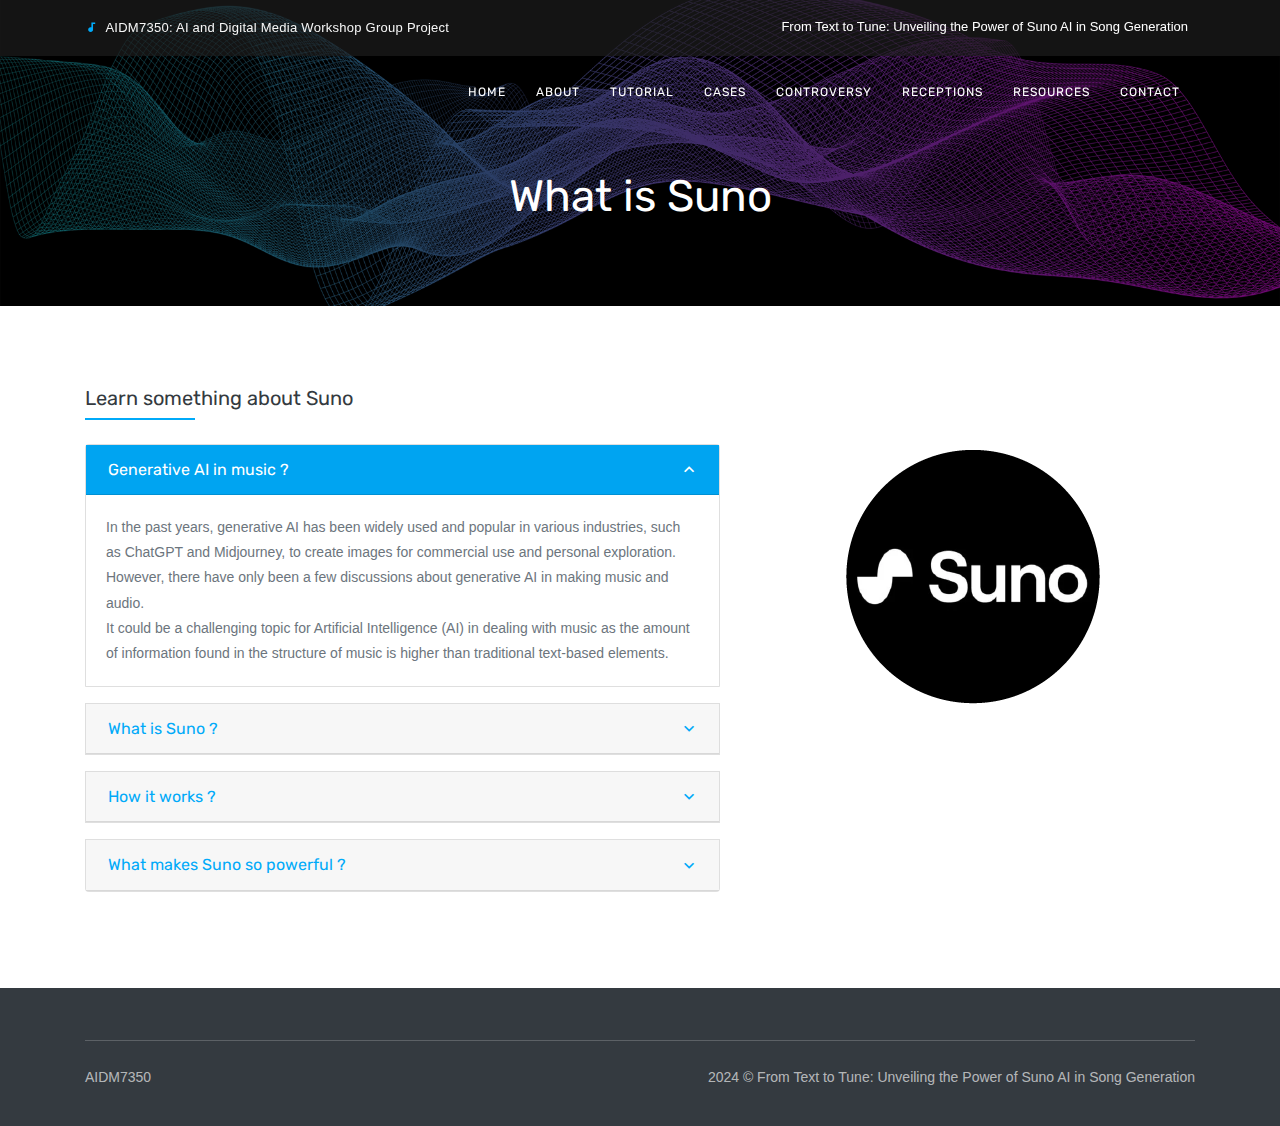
==== about.html @ 64458dc3 "Add files via upload" ====
<!DOCTYPE html>
<html lang="en" class="no-js">

<head>
    <meta charset="UTF-8">
    <meta name="viewport" content="width=device-width, initial-scale=1">
    <title>About - From Text to Tune: Unveiling the Power of Suno AI in Song Generation</title>
    <meta name="description" content="" />
    <meta name="keywords" content="" />
    <meta name="author" content="Zoyothemes" />

    <!-- google font -->
    <link href="https://fonts.googleapis.com/css?family=Open+Sans:300,400,600,700|Rubik:300,400,500,700" rel="stylesheet">

    <!-- Bootstrap core CSS -->
    <link rel="stylesheet" href="css/bootstrap.min.css" type="text/css">

    <!--Material Icon -->
    <link rel="stylesheet" type="text/css" href="css/materialdesignicons.min.css" />

    <link rel="stylesheet" type="text/css" href="css/themify-icons.css" />

    <!-- Custom  Css -->
    <link rel="stylesheet" type="text/css" href="css/style.css" />
    <link rel="stylesheet" href="css/menu.css">

</head>

<body>

    <!-- Navigation Bar-->
    <header id="topnav" class="defaultscroll scroll-active">
        <div class="tagline">
            <div class="container">
                <div class="float-left">
                    <div class="phone">
                        <i class="mdi mdi-music-note mr-1 text-custom"></i> AIDM7350: AI and Digital Media Workshop Group Project
                    </div>
                </div>
                <div class="float-right">
                    <ul class="topbar-list list-unstyled d-flex" style="margin: 11px 0px;">
                        <li class="list-inline-item">
                            <a href="index.html">
                                From Text to Tune: Unveiling the Power of Suno AI in Song Generation
                            </a>
                        </li>
                    </ul>
                </div>
                <div class="clearfix"></div>
            </div>
        </div>
        <div class="container">

            <div class="menu-extras">

                <div class="menu-item">
                    <!-- Mobile menu toggle-->
                    <a class="navbar-toggle">
                        <div class="lines">
                            <span></span>
                            <span></span>
                            <span></span>
                        </div>
                    </a>
                    <!-- End mobile menu toggle-->
                </div>
            </div>

            <div id="navigation">

                    <!-- Navigation Menu-->
                    <ul class="navigation-menu">
    
                        <li class="">
                            <a href="index.html">Home</a>
                        </li>
    
                        <li class="has-submenu">
                            <a href="#">About</a>
                            <span class="menu-arrow"></span>
                            <ul class="submenu">
                                <li>
                                    <a href="about.html">What is Suno</a>
                                </li>
                                <li>
                                    <a href="other-GenAI.html">Other GenAI</a>
                                </li>
                            </ul>
                        </li>
                        
                        <li class="">
                            <a href="tutorial.html">Tutorial</a>
                        </li>
    
                        <li class="">
                            <a href="cases.html">Cases</a>
                        </li>
    
                        <li class="">
                            <a href="controversy.html">Controversy</a>
                        </li>
    
                        <li class="">
                            <a href="reception.html">Receptions</a>
                        </li>
    
                        <li class="">
                            <a href="resources.html">Resources</a>
                        </li>
    
                        <li class="">
                            <a href="contact-us.html">contact</a>
                        </li>
                    </ul>
                    <!-- End navigation menu-->
            </div>
        </div>
    </header>
    <!-- End Navigation Bar-->

    <!-- FAQ HOME START -->
    <section class="faq-home section" id="home">
        <div class="bg-overlay"></div>
        <div class="home-center">
            <div class="home-desc-center">
                <div class="container">
                    <div class="row justify-content-center">
                        <div class="col-lg-8">
                            <div class="home-page-title text-center">
                                <h1 class="text-white mb-2">What is Suno</h1>
                            </div>
                        </div>
                    </div>
                </div>
            </div>
        </div>
    </section>
    <!-- FAQ HOME START -->

    <!-- FAQ START -->
    <section class="section">
        <div class="container">
        <div class="row">
            <div class="col-lg-7">
                <div class="faq-content">
                    <h5 class="text-dark">Learn something about Suno</h5>
                    <div class="team-details-border mt-2 mb-4"></div>
                    <div class="accordion mt-4" id="accordionExample">
                            <div class="card mb-3">
                                <a data-toggle="collapse" href="#collapseOne" class="faq" aria-expanded="true" aria-controls="collapseOne">
                                    <div class="card-header" id="headingOne">
                                        <h6 class="mb-0 faq-question">Generative AI in music ?</h6>
                                    </div>
                                </a>
                                <div id="collapseOne" class="collapse show" aria-labelledby="headingOne" data-parent="#accordionExample">
                                    <div class="card-body">
                                        <p class="text-muted mb-0 faq-ans">In the past years, generative AI has been widely used and popular in various industries, such as ChatGPT and Midjourney, to create images for commercial use and personal exploration. However, there have only been a few discussions about generative AI in making music and audio.</p>
                                        <p class="text-muted mb-0 faq-ans">It could be a challenging topic for Artificial Intelligence (AI) in dealing with music as the amount of information found in the structure of music is higher than traditional text-based elements.</p>                                         
                                                                                
                                    </div>
                                </div>
                            </div>
                            <!-- collapse one end -->

                            <div class="card mb-3">
                                <a data-toggle="collapse" href="#collapseTwo" class="faq collapsed" aria-expanded="false" aria-controls="collapseTwo">
                                    <div class="card-header" id="headingTwo">
                                        <h6 class="mb-0 faq-question">What is Suno ?</h6>
                                    </div>
                                </a>
                                <div id="collapseTwo" class="collapse" aria-labelledby="headingTwo" data-parent="#accordionExample">
                                    <div class="card-body">
                                        <p class="text-muted mb-0 faq-ans">Suno AI is a newly generative AI platform for music, with the power to enable users to create with imagination with text by prompting based on its own trained model behind, just like the “ChatGPT for Music.”
                                        </p>
                                    </div>
                                </div>
                            </div>
                            <!-- collapse two end -->

                            <div class="card mb-3">
                                <a data-toggle="collapse" href="#collapsethree" class="faq collapsed" aria-expanded="false" aria-controls="collapsethree">
                                    <div class="card-header" id="headingthree">
                                        <h6 class="mb-0 faq-question">How it works ?</h6>
                                    </div>
                                </a>
                                <div id="collapsethree" class="collapse" aria-labelledby="headingthree" data-parent="#accordionExample">
                                    <div class="card-body">
                                        <p class="text-muted mb-0 faq-ans">Although Suno AI does not reveal the principle of its processing behind it, machine learning and deep learning are commonly used in the AI generation of music production. For instance, Recurrent Neural Networks (RNN) can be used for the interpretation of input sequences to generate the outcomes, while Long Short Term Memory (LSTM) networks can capture the thematic development of the music piece.</p>
                                        <br>
                                        <p class="text-muted mb-0 faq-ans">With the additional help of Convolutional Neural Networks (CNNs), feature extraction can be executed in the music training datasets. The model is trained with numerous datasets to learn the patterns of the musical structures, including the compositions, genres, and styles in different types of music.</p>
                                    </div>
                                </div>
                            </div>
                            <!-- collapse three end -->

                            <div class="card mb-3">
                                <a data-toggle="collapse" href="#collapsefour" class="faq collapsed" aria-expanded="false" aria-controls="collapsefour">
                                    <div class="card-header" id="headingfour">
                                        <h6 class="mb-0 faq-question">What makes Suno so powerful ?</h6>
                                    </div>
                                </a>
                                <div id="collapsefour" class="collapse" aria-labelledby="headingfour" data-parent="#accordionExample">
                                    <div class="card-body">
                                        <h5>The Semantic Recognition power</h5>
                                        <p class="text-muted mb-0 faq-ans">In contrast to previous generative AI platforms primarily relying on pattern recognition and statistical modeling, Suno integrates natural language processing (NLP) methods to understand textual prompts. This empowers Suno to compose music that maintains structural coherence and resonates thematically with the user's input.</p>
                                        <br>
                                        <h5>Extensive Customization</h5>
                                        <p class="text-muted mb-0 faq-ans">Suno provides high customization and interactivity, allowing users to input specific text prompts and adjust various parameters to tailor the generated music to their preferences. Users can define genre preferences, mood, instrumentation, and other musical aspects, resulting in a deeply personalized and immersive journey.</p>
                                        <br>
                                        <h5>Seamless Integration of Text and Music</h5>
                                        <p class="text-muted mb-0 faq-ans">Suno seamlessly integrates text and music generation processes, ensuring the generated compositions reflect the intended themes and emotions conveyed in the input text. By dynamically adjusting musical parameters based on the semantic content of the text, Suno produces compositions that feel cohesive and expressive.</p>
                                        <br>
                                        <h5>Scalability and Performance</h5>
                                        <p class="text-muted mb-0 faq-ans">It handles enormous volumes of data and computational tasks with efficiency. Suno maintains a high-performance level to deliver fast and convincing results and ensure the growing demand for users in the music production industry.</p>

                                    </div>
                                </div>
                            </div>
                            <!-- collapse four end -->
                        <!--
                            <div class="card mb-3">
                                <a data-toggle="collapse" href="#collapsefive" class="faq collapsed" aria-expanded="false" aria-controls="collapsefive">
                                    <div class="card-header" id="headingfive">
                                        <h6 class="mb-0 faq-question">Curabitur ultricies rhoncus ?</h6>
                                    </div>
                                </a>
                                <div id="collapsefive" class="collapse" aria-labelledby="headingfive" data-parent="#accordionExample">
                                    <div class="card-body">
                                        <p class="text-muted mb-0 faq-ans">Aenean ut eros nisl sagittis vestibulum at nullam nulla eros ultricies sit amet nonummy a imperdiet feugiat pede lectus Donec mollis hendrerite risus Phasellus at pellentesque donec posuere accumsan cursus facilisis.</p>
                                    </div>
                                </div>
                            </div> 
                        -->
                            <!-- collapse four end -->  
                        </div>
                    </div>
        </div>
        <div class="col-lg-5">
            <div class="faq-img">
                <img src="images/faq-img.png" class="img-fluid d-block mx-auto">
            </div>
        </div>
    </section>
    <!-- FAQ END -->


    <!--FOOTER START-->
    <section class="bg-footer">
        <div class="container">
            <hr class="footer-border">
            <div class="row">
                <div class="col-lg-12">
                    <div class="text-white-50">
                        <div class="float-left pull-none mt-2">
                            <p class="mb-0"><a href="" class="text-white-50">AIDM7350</a></p>
                        </div>
                        <div class="float-right pull-none mt-2">
                            <p class="mb-0">2024 © From Text to Tune: Unveiling the Power of Suno AI in Song Generation </p>
                        </div>
                    </div>
                </div>
            </div>
        </div>
    </section>
    <!--FOOTER END-->

    <!-- JAVASCRIPTS -->
    <script src="js/jquery.min.js"></script>
    <script src="js/popper.min.js"></script>
    <script src="js/bootstrap.min.js"></script>
    <script src="js/jquery.easing.min.js"></script>
    <script src="js/scrollspy.min.js"></script>
    <!-- Magnific Popup -->
    <script src="js/jquery.magnific-popup.min.js"></script>
    <!-- filter -->
    <script src="js/isotope.js"></script>
    <script src="js/masonry.pkgd.min.js"></script>
    <!-- portfolio filter -->
    <script src="js/portfolio-filter.js"></script>
    <script src="js/app.js"></script>
</body>
</html>
---- css/themify-icons.css ----
@font-face {
	font-family: 'themify';
	src:url('../fonts/themify.eot?-fvbane');
	src:url('../fonts/themify.eot?#iefix-fvbane') format('embedded-opentype'),
		url('../fonts/themify.woff?-fvbane') format('woff'),
		url('../fonts/themify.ttf?-fvbane') format('truetype'),
		url('../fonts/themify.svg?-fvbane#themify') format('svg');
	font-weight: normal;
	font-style: normal;
}

[class^="ti-"], [class*=" ti-"] {
	font-family: 'themify';
	speak: none;
	font-style: normal;
	font-weight: normal;
	font-variant: normal;
	text-transform: none;
	line-height: 1;

	/* Better Font Rendering =========== */
	-webkit-font-smoothing: antialiased;
	-moz-osx-font-smoothing: grayscale;
}

.ti-wand:before {
	content: "\e600";
}
.ti-volume:before {
	content: "\e601";
}
.ti-user:before {
	content: "\e602";
}
.ti-unlock:before {
	content: "\e603";
}
.ti-unlink:before {
	content: "\e604";
}
.ti-trash:before {
	content: "\e605";
}
.ti-thought:before {
	content: "\e606";
}
.ti-target:before {
	content: "\e607";
}
.ti-tag:before {
	content: "\e608";
}
.ti-tablet:before {
	content: "\e609";
}
.ti-star:before {
	content: "\e60a";
}
.ti-spray:before {
	content: "\e60b";
}
.ti-signal:before {
	content: "\e60c";
}
.ti-shopping-cart:before {
	content: "\e60d";
}
.ti-shopping-cart-full:before {
	content: "\e60e";
}
.ti-settings:before {
	content: "\e60f";
}
.ti-search:before {
	content: "\e610";
}
.ti-zoom-in:before {
	content: "\e611";
}
.ti-zoom-out:before {
	content: "\e612";
}
.ti-cut:before {
	content: "\e613";
}
.ti-ruler:before {
	content: "\e614";
}
.ti-ruler-pencil:before {
	content: "\e615";
}
.ti-ruler-alt:before {
	content: "\e616";
}
.ti-bookmark:before {
	content: "\e617";
}
.ti-bookmark-alt:before {
	content: "\e618";
}
.ti-reload:before {
	content: "\e619";
}
.ti-plus:before {
	content: "\e61a";
}
.ti-pin:before {
	content: "\e61b";
}
.ti-pencil:before {
	content: "\e61c";
}
.ti-pencil-alt:before {
	content: "\e61d";
}
.ti-paint-roller:before {
	content: "\e61e";
}
.ti-paint-bucket:before {
	content: "\e61f";
}
.ti-na:before {
	content: "\e620";
}
.ti-mobile:before {
	content: "\e621";
}
.ti-minus:before {
	content: "\e622";
}
.ti-medall:before {
	content: "\e623";
}
.ti-medall-alt:before {
	content: "\e624";
}
.ti-marker:before {
	content: "\e625";
}
.ti-marker-alt:before {
	content: "\e626";
}
.ti-arrow-up:before {
	content: "\e627";
}
.ti-arrow-right:before {
	content: "\e628";
}
.ti-arrow-left:before {
	content: "\e629";
}
.ti-arrow-down:before {
	content: "\e62a";
}
.ti-lock:before {
	content: "\e62b";
}
.ti-location-arrow:before {
	content: "\e62c";
}
.ti-link:before {
	content: "\e62d";
}
.ti-layout:before {
	content: "\e62e";
}
.ti-layers:before {
	content: "\e62f";
}
.ti-layers-alt:before {
	content: "\e630";
}
.ti-key:before {
	content: "\e631";
}
.ti-import:before {
	content: "\e632";
}
.ti-image:before {
	content: "\e633";
}
.ti-heart:before {
	content: "\e634";
}
.ti-heart-broken:before {
	content: "\e635";
}
.ti-hand-stop:before {
	content: "\e636";
}
.ti-hand-open:before {
	content: "\e637";
}
.ti-hand-drag:before {
	content: "\e638";
}
.ti-folder:before {
	content: "\e639";
}
.ti-flag:before {
	content: "\e63a";
}
.ti-flag-alt:before {
	content: "\e63b";
}
.ti-flag-alt-2:before {
	content: "\e63c";
}
.ti-eye:before {
	content: "\e63d";
}
.ti-export:before {
	content: "\e63e";
}
.ti-exchange-vertical:before {
	content: "\e63f";
}
.ti-desktop:before {
	content: "\e640";
}
.ti-cup:before {
	content: "\e641";
}
.ti-crown:before {
	content: "\e642";
}
.ti-comments:before {
	content: "\e643";
}
.ti-comment:before {
	content: "\e644";
}
.ti-comment-alt:before {
	content: "\e645";
}
.ti-close:before {
	content: "\e646";
}
.ti-clip:before {
	content: "\e647";
}
.ti-angle-up:before {
	content: "\e648";
}
.ti-angle-right:before {
	content: "\e649";
}
.ti-angle-left:before {
	content: "\e64a";
}
.ti-angle-down:before {
	content: "\e64b";
}
.ti-check:before {
	content: "\e64c";
}
.ti-check-box:before {
	content: "\e64d";
}
.ti-camera:before {
	content: "\e64e";
}
.ti-announcement:before {
	content: "\e64f";
}
.ti-brush:before {
	content: "\e650";
}
.ti-briefcase:before {
	content: "\e651";
}
.ti-bolt:before {
	content: "\e652";
}
.ti-bolt-alt:before {
	content: "\e653";
}
.ti-blackboard:before {
	content: "\e654";
}
.ti-bag:before {
	content: "\e655";
}
.ti-move:before {
	content: "\e656";
}
.ti-arrows-vertical:before {
	content: "\e657";
}
.ti-arrows-horizontal:before {
	content: "\e658";
}
.ti-fullscreen:before {
	content: "\e659";
}
.ti-arrow-top-right:before {
	content: "\e65a";
}
.ti-arrow-top-left:before {
	content: "\e65b";
}
.ti-arrow-circle-up:before {
	content: "\e65c";
}
.ti-arrow-circle-right:before {
	content: "\e65d";
}
.ti-arrow-circle-left:before {
	content: "\e65e";
}
.ti-arrow-circle-down:before {
	content: "\e65f";
}
.ti-angle-double-up:before {
	content: "\e660";
}
.ti-angle-double-right:before {
	content: "\e661";
}
.ti-angle-double-left:before {
	content: "\e662";
}
.ti-angle-double-down:before {
	content: "\e663";
}
.ti-zip:before {
	content: "\e664";
}
.ti-world:before {
	content: "\e665";
}
.ti-wheelchair:before {
	content: "\e666";
}
.ti-view-list:before {
	content: "\e667";
}
.ti-view-list-alt:before {
	content: "\e668";
}
.ti-view-grid:before {
	content: "\e669";
}
.ti-uppercase:before {
	content: "\e66a";
}
.ti-upload:before {
	content: "\e66b";
}
.ti-underline:before {
	content: "\e66c";
}
.ti-truck:before {
	content: "\e66d";
}
.ti-timer:before {
	content: "\e66e";
}
.ti-ticket:before {
	content: "\e66f";
}
.ti-thumb-up:before {
	content: "\e670";
}
.ti-thumb-down:before {
	content: "\e671";
}
.ti-text:before {
	content: "\e672";
}
.ti-stats-up:before {
	content: "\e673";
}
.ti-stats-down:before {
	content: "\e674";
}
.ti-split-v:before {
	content: "\e675";
}
.ti-split-h:before {
	content: "\e676";
}
.ti-smallcap:before {
	content: "\e677";
}
.ti-shine:before {
	content: "\e678";
}
.ti-shift-right:before {
	content: "\e679";
}
.ti-shift-left:before {
	content: "\e67a";
}
.ti-shield:before {
	content: "\e67b";
}
.ti-notepad:before {
	content: "\e67c";
}
.ti-server:before {
	content: "\e67d";
}
.ti-quote-right:before {
	content: "\e67e";
}
.ti-quote-left:before {
	content: "\e67f";
}
.ti-pulse:before {
	content: "\e680";
}
.ti-printer:before {
	content: "\e681";
}
.ti-power-off:before {
	content: "\e682";
}
.ti-plug:before {
	content: "\e683";
}
.ti-pie-chart:before {
	content: "\e684";
}
.ti-paragraph:before {
	content: "\e685";
}
.ti-panel:before {
	content: "\e686";
}
.ti-package:before {
	content: "\e687";
}
.ti-music:before {
	content: "\e688";
}
.ti-music-alt:before {
	content: "\e689";
}
.ti-mouse:before {
	content: "\e68a";
}
.ti-mouse-alt:before {
	content: "\e68b";
}
.ti-money:before {
	content: "\e68c";
}
.ti-microphone:before {
	content: "\e68d";
}
.ti-menu:before {
	content: "\e68e";
}
.ti-menu-alt:before {
	content: "\e68f";
}
.ti-map:before {
	content: "\e690";
}
.ti-map-alt:before {
	content: "\e691";
}
.ti-loop:before {
	content: "\e692";
}
.ti-location-pin:before {
	content: "\e693";
}
.ti-list:before {
	content: "\e694";
}
.ti-light-bulb:before {
	content: "\e695";
}
.ti-Italic:before {
	content: "\e696";
}
.ti-info:before {
	content: "\e697";
}
.ti-infinite:before {
	content: "\e698";
}
.ti-id-badge:before {
	content: "\e699";
}
.ti-hummer:before {
	content: "\e69a";
}
.ti-home:before {
	content: "\e69b";
}
.ti-help:before {
	content: "\e69c";
}
.ti-headphone:before {
	content: "\e69d";
}
.ti-harddrives:before {
	content: "\e69e";
}
.ti-harddrive:before {
	content: "\e69f";
}
.ti-gift:before {
	content: "\e6a0";
}
.ti-game:before {
	content: "\e6a1";
}
.ti-filter:before {
	content: "\e6a2";
}
.ti-files:before {
	content: "\e6a3";
}
.ti-file:before {
	content: "\e6a4";
}
.ti-eraser:before {
	content: "\e6a5";
}
.ti-envelope:before {
	content: "\e6a6";
}
.ti-download:before {
	content: "\e6a7";
}
.ti-direction:before {
	content: "\e6a8";
}
.ti-direction-alt:before {
	content: "\e6a9";
}
.ti-dashboard:before {
	content: "\e6aa";
}
.ti-control-stop:before {
	content: "\e6ab";
}
.ti-control-shuffle:before {
	content: "\e6ac";
}
.ti-control-play:before {
	content: "\e6ad";
}
.ti-control-pause:before {
	content: "\e6ae";
}
.ti-control-forward:before {
	content: "\e6af";
}
.ti-control-backward:before {
	content: "\e6b0";
}
.ti-cloud:before {
	content: "\e6b1";
}
.ti-cloud-up:before {
	content: "\e6b2";
}
.ti-cloud-down:before {
	content: "\e6b3";
}
.ti-clipboard:before {
	content: "\e6b4";
}
.ti-car:before {
	content: "\e6b5";
}
.ti-calendar:before {
	content: "\e6b6";
}
.ti-book:before {
	content: "\e6b7";
}
.ti-bell:before {
	content: "\e6b8";
}
.ti-basketball:before {
	content: "\e6b9";
}
.ti-bar-chart:before {
	content: "\e6ba";
}
.ti-bar-chart-alt:before {
	content: "\e6bb";
}
.ti-back-right:before {
	content: "\e6bc";
}
.ti-back-left:before {
	content: "\e6bd";
}
.ti-arrows-corner:before {
	content: "\e6be";
}
.ti-archive:before {
	content: "\e6bf";
}
.ti-anchor:before {
	content: "\e6c0";
}
.ti-align-right:before {
	content: "\e6c1";
}
.ti-align-left:before {
	content: "\e6c2";
}
.ti-align-justify:before {
	content: "\e6c3";
}
.ti-align-center:before {
	content: "\e6c4";
}
.ti-alert:before {
	content: "\e6c5";
}
.ti-alarm-clock:before {
	content: "\e6c6";
}
.ti-agenda:before {
	content: "\e6c7";
}
.ti-write:before {
	content: "\e6c8";
}
.ti-window:before {
	content: "\e6c9";
}
.ti-widgetized:before {
	content: "\e6ca";
}
.ti-widget:before {
	content: "\e6cb";
}
.ti-widget-alt:before {
	content: "\e6cc";
}
.ti-wallet:before {
	content: "\e6cd";
}
.ti-video-clapper:before {
	content: "\e6ce";
}
.ti-video-camera:before {
	content: "\e6cf";
}
.ti-vector:before {
	content: "\e6d0";
}
.ti-themify-logo:before {
	content: "\e6d1";
}
.ti-themify-favicon:before {
	content: "\e6d2";
}
.ti-themify-favicon-alt:before {
	content: "\e6d3";
}
.ti-support:before {
	content: "\e6d4";
}
.ti-stamp:before {
	content: "\e6d5";
}
.ti-split-v-alt:before {
	content: "\e6d6";
}
.ti-slice:before {
	content: "\e6d7";
}
.ti-shortcode:before {
	content: "\e6d8";
}
.ti-shift-right-alt:before {
	content: "\e6d9";
}
.ti-shift-left-alt:before {
	content: "\e6da";
}
.ti-ruler-alt-2:before {
	content: "\e6db";
}
.ti-receipt:before {
	content: "\e6dc";
}
.ti-pin2:before {
	content: "\e6dd";
}
.ti-pin-alt:before {
	content: "\e6de";
}
.ti-pencil-alt2:before {
	content: "\e6df";
}
.ti-palette:before {
	content: "\e6e0";
}
.ti-more:before {
	content: "\e6e1";
}
.ti-more-alt:before {
	content: "\e6e2";
}
.ti-microphone-alt:before {
	content: "\e6e3";
}
.ti-magnet:before {
	content: "\e6e4";
}
.ti-line-double:before {
	content: "\e6e5";
}
.ti-line-dotted:before {
	content: "\e6e6";
}
.ti-line-dashed:before {
	content: "\e6e7";
}
.ti-layout-width-full:before {
	content: "\e6e8";
}
.ti-layout-width-default:before {
	content: "\e6e9";
}
.ti-layout-width-default-alt:before {
	content: "\e6ea";
}
.ti-layout-tab:before {
	content: "\e6eb";
}
.ti-layout-tab-window:before {
	content: "\e6ec";
}
.ti-layout-tab-v:before {
	content: "\e6ed";
}
.ti-layout-tab-min:before {
	content: "\e6ee";
}
.ti-layout-slider:before {
	content: "\e6ef";
}
.ti-layout-slider-alt:before {
	content: "\e6f0";
}
.ti-layout-sidebar-right:before {
	content: "\e6f1";
}
.ti-layout-sidebar-none:before {
	content: "\e6f2";
}
.ti-layout-sidebar-left:before {
	content: "\e6f3";
}
.ti-layout-placeholder:before {
	content: "\e6f4";
}
.ti-layout-menu:before {
	content: "\e6f5";
}
.ti-layout-menu-v:before {
	content: "\e6f6";
}
.ti-layout-menu-separated:before {
	content: "\e6f7";
}
.ti-layout-menu-full:before {
	content: "\e6f8";
}
.ti-layout-media-right-alt:before {
	content: "\e6f9";
}
.ti-layout-media-right:before {
	content: "\e6fa";
}
.ti-layout-media-overlay:before {
	content: "\e6fb";
}
.ti-layout-media-overlay-alt:before {
	content: "\e6fc";
}
.ti-layout-media-overlay-alt-2:before {
	content: "\e6fd";
}
.ti-layout-media-left-alt:before {
	content: "\e6fe";
}
.ti-layout-media-left:before {
	content: "\e6ff";
}
.ti-layout-media-center-alt:before {
	content: "\e700";
}
.ti-layout-media-center:before {
	content: "\e701";
}
.ti-layout-list-thumb:before {
	content: "\e702";
}
.ti-layout-list-thumb-alt:before {
	content: "\e703";
}
.ti-layout-list-post:before {
	content: "\e704";
}
.ti-layout-list-large-image:before {
	content: "\e705";
}
.ti-layout-line-solid:before {
	content: "\e706";
}
.ti-layout-grid4:before {
	content: "\e707";
}
.ti-layout-grid3:before {
	content: "\e708";
}
.ti-layout-grid2:before {
	content: "\e709";
}
.ti-layout-grid2-thumb:before {
	content: "\e70a";
}
.ti-layout-cta-right:before {
	content: "\e70b";
}
.ti-layout-cta-left:before {
	content: "\e70c";
}
.ti-layout-cta-center:before {
	content: "\e70d";
}
.ti-layout-cta-btn-right:before {
	content: "\e70e";
}
.ti-layout-cta-btn-left:before {
	content: "\e70f";
}
.ti-layout-column4:before {
	content: "\e710";
}
.ti-layout-column3:before {
	content: "\e711";
}
.ti-layout-column2:before {
	content: "\e712";
}
.ti-layout-accordion-separated:before {
	content: "\e713";
}
.ti-layout-accordion-merged:before {
	content: "\e714";
}
.ti-layout-accordion-list:before {
	content: "\e715";
}
.ti-ink-pen:before {
	content: "\e716";
}
.ti-info-alt:before {
	content: "\e717";
}
.ti-help-alt:before {
	content: "\e718";
}
.ti-headphone-alt:before {
	content: "\e719";
}
.ti-hand-point-up:before {
	content: "\e71a";
}
.ti-hand-point-right:before {
	content: "\e71b";
}
.ti-hand-point-left:before {
	content: "\e71c";
}
.ti-hand-point-down:before {
	content: "\e71d";
}
.ti-gallery:before {
	content: "\e71e";
}
.ti-face-smile:before {
	content: "\e71f";
}
.ti-face-sad:before {
	content: "\e720";
}
.ti-credit-card:before {
	content: "\e721";
}
.ti-control-skip-forward:before {
	content: "\e722";
}
.ti-control-skip-backward:before {
	content: "\e723";
}
.ti-control-record:before {
	content: "\e724";
}
.ti-control-eject:before {
	content: "\e725";
}
.ti-comments-smiley:before {
	content: "\e726";
}
.ti-brush-alt:before {
	content: "\e727";
}
.ti-youtube:before {
	content: "\e728";
}
.ti-vimeo:before {
	content: "\e729";
}
.ti-twitter:before {
	content: "\e72a";
}
.ti-time:before {
	content: "\e72b";
}
.ti-tumblr:before {
	content: "\e72c";
}
.ti-skype:before {
	content: "\e72d";
}
.ti-share:before {
	content: "\e72e";
}
.ti-share-alt:before {
	content: "\e72f";
}
.ti-rocket:before {
	content: "\e730";
}
.ti-pinterest:before {
	content: "\e731";
}
.ti-new-window:before {
	content: "\e732";
}
.ti-microsoft:before {
	content: "\e733";
}
.ti-list-ol:before {
	content: "\e734";
}
.ti-linkedin:before {
	content: "\e735";
}
.ti-layout-sidebar-2:before {
	content: "\e736";
}
.ti-layout-grid4-alt:before {
	content: "\e737";
}
.ti-layout-grid3-alt:before {
	content: "\e738";
}
.ti-layout-grid2-alt:before {
	content: "\e739";
}
.ti-layout-column4-alt:before {
	content: "\e73a";
}
.ti-layout-column3-alt:before {
	content: "\e73b";
}
.ti-layout-column2-alt:before {
	content: "\e73c";
}
.ti-instagram:before {
	content: "\e73d";
}
.ti-google:before {
	content: "\e73e";
}
.ti-github:before {
	content: "\e73f";
}
.ti-flickr:before {
	content: "\e740";
}
.ti-facebook:before {
	content: "\e741";
}
.ti-dropbox:before {
	content: "\e742";
}
.ti-dribbble:before {
	content: "\e743";
}
.ti-apple:before {
	content: "\e744";
}
.ti-android:before {
	content: "\e745";
}
.ti-save:before {
	content: "\e746";
}
.ti-save-alt:before {
	content: "\e747";
}
.ti-yahoo:before {
	content: "\e748";
}
.ti-wordpress:before {
	content: "\e749";
}
.ti-vimeo-alt:before {
	content: "\e74a";
}
.ti-twitter-alt:before {
	content: "\e74b";
}
.ti-tumblr-alt:before {
	content: "\e74c";
}
.ti-trello:before {
	content: "\e74d";
}
.ti-stack-overflow:before {
	content: "\e74e";
}
.ti-soundcloud:before {
	content: "\e74f";
}
.ti-sharethis:before {
	content: "\e750";
}
.ti-sharethis-alt:before {
	content: "\e751";
}
.ti-reddit:before {
	content: "\e752";
}
.ti-pinterest-alt:before {
	content: "\e753";
}
.ti-microsoft-alt:before {
	content: "\e754";
}
.ti-linux:before {
	content: "\e755";
}
.ti-jsfiddle:before {
	content: "\e756";
}
.ti-joomla:before {
	content: "\e757";
}
.ti-html5:before {
	content: "\e758";
}
.ti-flickr-alt:before {
	content: "\e759";
}
.ti-email:before {
	content: "\e75a";
}
.ti-drupal:before {
	content: "\e75b";
}
.ti-dropbox-alt:before {
	content: "\e75c";
}
.ti-css3:before {
	content: "\e75d";
}
.ti-rss:before {
	content: "\e75e";
}
.ti-rss-alt:before {
	content: "\e75f";
}
---- css/style.css ----
/* Theme Name: Kevix - Responsive Landing Page Template
   Author: Zoyothemes
   Version: 1.0.0
   File Description: Main CSS file of the template
*/


/*===================
1. Basic
2. Helper
3. Home
4. About
5. Services
6. OUR WORK
7. PORTFOLIO
8. CLIENT
9. BLOG
10. FOOTER
11. ABOUT US HOME
12. COUNTER
13. OUR SERVICES
14. OUR PRICING
15. OUR FEATURES
16. OUR PROJECT
17. OUR TEAM
18. BLOG PAGES
19. FAQ HOME
20. CONTACT US
21. RESPONSIVE
*===================*/

/*****************
    1. Basic
*****************/

body {
    font-family: 'Roboto', sans-serif;
}

h1,
h2,
h3,
h4,
h5,
h6 {
    font-family: 'Rubik', sans-serif;
    font-weight: 400;
}

a {
    text-decoration: none !important;
    outline: none;
}


/*****************
    2. HELPER
*****************/

.section {
    padding-bottom: 80px;
    padding-top: 80px;
    position: relative;
}

.bg-light {
    border-top: 1px solid #efefef;
    border-bottom: 1px solid #efefef;
}

.section-sm {
    padding-bottom: 60px;
    padding-top: 60px;
    position: relative;
}

.bg-overlay {
    background-color: #000;
    opacity: 0.5;
    position: absolute;
    top: 0;
    left: 0;
    height: 100%;
    width: 100%;
}

.text-custom {
    color: #00aaf9;
}

.bg-custom {
    background-color: #00aaf9;
}

p {
    font-size: 14px;
    line-height: 1.8;
}

.btn {
    padding: 10px 30px;
    font-size: 15px;
    transition: all 0.5s;
    font-weight: 400;
    border-radius: 3px;
    letter-spacing: 1px;
    text-transform: uppercase;
}

.btn-sm {
    padding: 8px 22px;
}

.btn-custom {
    background-color: #00aaf9;
    color: #fff;
    border: none;
}

.btn-custom:hover,
.btn-custom:focus,
.btn-custom:active,
.btn-custom.active,
.btn-custom.focus,
.btn-custom:active,
.btn-custom:focus,
.btn-custom:hover,
.btn-custom:not(:disabled):not(.disabled).active,
.btn-custom:not(:disabled):not(.disabled):active,
.open > .dropdown-toggle.btn-custom {
    background-color: #00aaf9;
    border: none;
    color: #fff;
    transform: translateY(-3px);
    text-decoration: none;
    box-shadow: 0 3px 20px -8px #000;
}

.btn-outline {
    border: 1px solid #00aaf9;
    color: #00aaf9;
    box-shadow: none;
}

.btn-outline:hover,
.btn-outline:focus,
.btn-outline:active,
.btn-outline.active,
.btn-outline.focus,
.btn-outline:active,
.btn-outline:focus,
.btn-outline:hover,
.open > .dropdown-toggle.btn-outline {
    color: #fff;
    background-color: #00aaf9;
    transition: all 0.5s;
    outline: none;
    text-decoration: none;
    border-color: transparent;
    transform: translateY(-2px);
    box-shadow: none;
    box-shadow: 0 3px 20px -8px #000;
}

.text-white-50 {
    color: rgba(255, 255, 255, 0.65)!important;
}


/*****************
    3. HOME
*****************/

.bg-home {
    background-image: url(../images/home-bg.jpg);
    padding: 260px 0px 175px 0px;
    background-size: cover;
    position: relative;
    background-position: center center;
}

.home-center {
    display: table;
    width: 100%;
    height: 100%;
}

.home-desc-center {
    display: table-cell;
    vertical-align: middle;
}


/*****************
    4. ABOUT
*****************/

.about-img img {
    border-radius: 16px;
    box-shadow: 5px 5px 30px -8px #868686;
}

.about-item {
    margin-bottom: 14px;
}

.about-content {
    margin-left: 30px;
}


/*****************
    5. Services
*****************/

.services-icon i {
    width: 100px;
    height: 100px;
    text-align: center;
    display: inline-block;
    line-height: 100px;
    border: 1px solid #00aaf9;
    border-radius: 50px;
    font-size: 45px;
    transition: all 0.3s;
}

.services-box {
    border: 1px solid #eeeeee;
    transition: all 0.5s;
}

.services-box h4 {
    font-size: 22px;
}

.services-box:hover {
    transition: all 0.5s;
    transform: translateY(-6px);
    border-bottom-color: #00aaf9;
    background-color: #fcfcfc;
    border-bottom: 1px solid #00aaf9;
}

.services-box:hover .services-icon i {
    background-color: #00aaf9;
    transition: all 0.5s;
    color: #fff;
}


/*****************
    6. OUR WORK
*****************/

.title-border {
    width: 70px;
    border: 1px solid #00aaf9;
}

.f-12 {
    font-size: 12px;
}

.work-box h5 {
    font-size: 17px;
}

.work-box {
    box-shadow: 0 0 10px 5px #f1f1f1;
}

.work-desc {
    overflow: hidden;
}


/****************
    7. PORTFOLIO
******************/

.container-filter li {
    display: inline-block;
}

.container-filter li a {
    color: #343a40;
    display: block;
    padding: 0px 15px;
    margin: 5px;
    font-size: 14px;
    text-transform: capitalize;
    letter-spacing: 0.8px;
    cursor: pointer;
    line-height: 35px;
    -webkit-transition: all 0.5s;
    background-color: #f8f9fa;
    color: #343a40!important;
    transition: all 0.5s;
    border: 1px solid #eeeeee;
}

.container-filter li a.active {
    color: #ffffff!important;
    background-color: #00aaf9;
    border-radius: 3px;
}

.item-box {
    position: relative;
    overflow: hidden;
    display: block;
    border-radius: 3px;
    margin-top: 14px;
}

.item-box a {
    display: inline-block;
}

.item-box:hover .item-mask.portfolio {
    opacity: 1;
    visibility: visible;
}

.item-box:hover .item-mask.portfolio .item-caption {
    bottom: 50%;
    transform: translateY(50%);
    opacity: 1;
}

.item-box:hover .item-container {
    transform: scale(1.1);
    transition: all 2s cubic-bezier(0.23, 1, 0.32, 1) 0s;
    width: 100%;
}

.item-container {
    transform: scale(1);
    -ms-transform: scale(1);
    -webkit-transform: scale(1);
    width: 100%;
    transition: all 2s cubic-bezier(0.23, 1, 0.32, 1) 0s;
    -moz-transition: all 2s cubic-bezier(0.23, 1, 0.32, 1) 0s;
    -webkit-transition: all 2s cubic-bezier(0.23, 1, 0.32, 1) 0s;
    -o-transition: all 2s cubic-bezier(0.23, 1, 0.32, 1) 0s;
}

.item-mask.portfolio {
    background: none repeat scroll 0 0 rgba(255, 255, 255, 0.7);
    position: absolute;
    transition: all 0.5s ease-in-out 0s;
    -moz-transition: all 0.5s ease-in-out 0s;
    -webkit-transition: all 0.5s ease-in-out 0s;
    -o-transition: all 0.5s ease-in-out 0s;
    top: 0px;
    left: 0px;
    bottom: 0px;
    right: 0px;
    opacity: 0;
    visibility: hidden;
    overflow: hidden;
    border-radius: 3px;
    margin: 5px;
}

.item-mask .item-caption {
    position: absolute;
    bottom: -60px;
    left: 0px;
    right: 0px;
    padding-left: 30px;
    padding-right: 30px;
    transition: all 0.5s ease-in-out 0s;
    -moz-transition: all 0.5s ease-in-out 0s;
    -webkit-transition: all 0.5s ease-in-out 0s;
    -o-transition: all 0.5s ease-in-out 0s;
    opacity: 0;
}

.spacing {
    padding-left: 7px;
    padding-right: 7px;
}


/****************
    8. CLIENT
******************/

.testi-icon i {
    top: -6px;
    position: absolute;
    left: -14px;
}

.testi-box {
    box-shadow: 0 0 20px -7px #848484;
}

.testi-img::before {
    left: 44px;
    top: 32px;
    content: " ";
    height: 220px;
    width: 180px;
    position: absolute;
    pointer-events: none;
    border-width: 10px;
    transform: rotate(0deg);
    margin-left: -1px;
    border: 2px solid #eeeeee;
}

.testi-social-icon i:hover {
    color: #00aaf9;
    transition: all 0.5s;
}

.testi-social-icon i {
    transition: all 0.5s;
}

.owl-theme .owl-controls .owl-page span {
    width: 12px;
    height: 3px;
    margin: 5px 6px;
    background: #cccccc;
}

.owl-theme .owl-controls .owl-page.active span,
.owl-theme .owl-controls.clickable .owl-page:hover span {
    background: #00aaf9;
}

.owl-theme .owl-controls .owl-buttons div {
    color: #343a40;
    display: inline-block;
    font-size: 24px;
    height: 50px;
    width: 50px;
    line-height: 45px;
    border-radius: 2px;
    transform: rotate(45deg);
    border: 1px solid #eeeeee;
    background-color: white;
    opacity: 1;
    box-shadow: 0 0 6px -3px black;
}

.owl-prev {
    position: absolute;
    left: -100px;
    top: 35%;
}

.owl-next {
    position: absolute;
    right: -100px;
    top: 35%;
}

.owl-prev i {
    transform: rotate(-45deg);
    display: inline-block;
}

.owl-next i {
    transform: rotate(-45deg);
    display: inline-block;
}


/****************
    9. BLOG
******************/

.blog-box {
    box-shadow: 0 0 20px -6px #a5a5a5;
}

.blog-title {
    font-size: 15px;
    line-height: 1.4;
    font-weight: 400;
}

.blog-content {
    margin: 0px 5px;
}

.cta-desc {
    max-width: 505px;
}


/****************
    10. FOOTER
******************/

.bg-footer {
    background-color: #343a40;
    padding: 36px 0;
}

.company-sub-menu li a {
    font-size: 14px;
    margin-bottom: 8px;
    display: inline-block;
    transition: all 0.5s;
}

.company-sub-menu li a:hover {
    color: #00aaf9 !important;
    transition: all 0.5s;
    margin-left: 8px;
}

.footer-icons li a {
    color: rgba(255, 255, 255, .5);
    text-align: center;
    font-size: 22px;
    display: inline-block;
    transition: all 0.5s;
    margin: 0 4px;
}

.footer-icons li a:hover {
    color: #00aaf9;
}

.footer-border {
    position: relative;
    border-color: rgba(255, 255, 255, 0.2);
}


/****************
   11. ABOUT US HOME
******************/

.bg-about-home {
    background-image: url(../images/page-header.jpg);
    padding: 170px 0px 75px 0px;
    background-size: cover;
    position: relative;
    background-position: center center;
}

.home-page-title h1 {
    font-size: 44px;
}

.breadcrumb-item+.breadcrumb-item::before {
    color: #fff;
}

.breadcrumb-item.active a:hover {
    color: #00aaf9 !important;
}

.about-us-desc {
    overflow: hidden;
}

.about-us-item i {
    line-height: 0.8;
}

.about-us-desc a:hover {
    color: #00aaf9;
}

.about-us-box {
    box-shadow: 0 0 18px 1px #f1f1f1;
}

.about-us-content-img img {
    box-shadow: 5px 5px 26px -11px #464646;
}


/****************
    12. COUNTER
******************/

.counter-bg {
    background-image: url(../images/counter-bg-1.jpg);
    background-size: cover;
    position: relative;
    background-position: center center;
    background-attachment: fixed;
}

.counter-border-bottom {
    border: 1px solid;
    max-width: 40px;
    margin: 0 auto;
}

.counter-content {
    background-color: rgba(255, 255, 255, 0.06);
    border: 1px solid rgba(255, 255, 255, 0.2);
    margin: 0 40px;
    border-radius: 10px;
}

.counter-content i {
    -webkit-text-stroke: 1px #fff;
    -webkit-text-fill-color: transparent;
}


/* ABOUT US STORY START */

.about-story-title h1 {
    font-size: 44px;
}

.success-story-img .bg-overlay {
    opacity: 0.6;
}

.success-story-content {
    position: absolute;
    top: 50%;
    transform: translateY(-50%);
    left: 0;
    right: 0;
}


/****************
   13. OUR SERVICES
******************/


/****************
  SERVICES HOME
******************/

.services-home {
    background-image: url(../images/service-bg.jpg);
    padding: 170px 0px 75px 0px;
    background-size: cover;
    position: relative;
    background-position: center center;
}


/****************
  OUR SERVICES
******************/

.services-icon-img img {
    position: absolute;
    right: 97px;
    top: 32px;
    opacity: 0.6;
}

.our-services-icon i {
    -webkit-text-stroke: 1px #00aaf9;
    -webkit-text-fill-color: transparent;
    transform: rotate(-45deg);
    display: inline-block;
    font-size: 48px;
}

.our-services-icon {
    background-color: #ffffff;
    height: 100px;
    width: 100px;
    line-height: 100px;
    transform: rotate(45deg);
    margin: 0 auto;
    box-shadow: 0 0 10px -3px #8a8a8a;
}

.read-more a:hover {
    color: #00aaf9;
}


/****************
  AGENCY SERVICE
******************/

.nav-tabs .nav-item.show .nav-link,
.nav-tabs .nav-link.active {
    color: #00aaf9 !important;
    background-color: transparent;
    border-color: transparent;
    border-bottom: 1px solid #00aaf9 !important;
    transition: all 0.5s;
}

.agency-service .nav-link.active::before {
    content: "";
    position: absolute;
    width: 8px;
    height: 8px;
    bottom: -4px;
    left: 0px;
    right: 0px;
    border-right: 1px solid #00aaf9;
    border-bottom: 1px solid #00aaf9;
    -webkit-transform: rotate(45deg);
    transform: rotate(45deg);
    background: #f8f9fa;
    margin: 0px auto;
}

.nav-icon i {
    -webkit-text-stroke: 1px #6c757d;
    -webkit-text-fill-color: transparent;
    font-size: 42px;
}

.nav-link h5 {
    color: #6c757d;
}

.nav-tabs .nav-link:focus,
.nav-tabs .nav-link:hover {
    border-color: #f8f9fa #f8f9fa #eeeeee;
}

.nav-tabs .nav-item.show .nav-link,
.nav-tabs .nav-link.active h5 {
    color: #00aaf9;
    transition: all 0.5s;
}

.nav-tabs .nav-item.show .nav-link,
.nav-tabs .nav-link.active .nav-icon i {
    -webkit-text-stroke: 1px #00aaf9;
    transition: all 0.5s;
}

.nav-tabs {
    border-bottom: 1px solid #eeeeee;
}

.nav-item .nav-link {
    margin: 0 35px;
}

.agency-service-img img {
    border-radius: 6px;
    box-shadow: 2px 2px 40px -20px #3d474c;
}


/****************
   14. OUR PRICING
******************/

.service-Pricing-box {
    border: 1px solid #eeeeee;
    transition: all 0.5s;
}

.service-icon i {
    -webkit-text-stroke: 1px #6c757d;
    -webkit-text-fill-color: transparent;
    transition: all 0.5s;
    font-size: 74px;
    position: absolute;
    top: 92px;
    left: 0;
    right: 0;
}

.service-pricing-title h4 {
    position: absolute;
    top: 242px;
    left: 0;
    right: 0;
}

.service-pricing-item li {
    font-size: 15px;
    padding: 18px 0;
    border-bottom: 1px solid #eeeeee;
    transition: all 0.5s;
}

.service-Pricing-box:hover,
.service-Pricing-box.active {
    box-shadow: 0 0 20px hsla(208, 7%, 46%, 0.1);
    transition: all 0.5s;
    border-color: #fff;
}

.service-Pricing-box:hover .service-pricing-item li,
.service-Pricing-box.active .service-pricing-item li {
    color: #00aaf9 !important;
    transition: all 0.5s;
}

.service-Pricing-box:hover .service-icon i,
.service-Pricing-box.active .service-icon i {
    -webkit-text-stroke: 1px #00aaf9;
    transition: all 0.5s;
}


/****************
   15. OUR FEATURES
******************/


/****************
  FEATURES HOME
******************/

.features-home {
    background-image: url(../images/features-bg.jpg);
    padding: 170px 0px 75px 0px;
    background-size: cover;
    position: relative;
    background-position: center center;
}


/****************
     FEATURES
******************/

.feature-icon {
    background-color: rgba(0, 170, 249, 0.07);
    height: 90px;
    width: 90px;
    text-align: center;
    line-height: 100px;
    border-radius: 5px;
}

.feature-icon i {
    font-size: 40px;
    -webkit-text-stroke: 1px #00aaf9;
    -webkit-text-fill-color: transparent;
}

.features-content h1 {
    color: rgba(108, 117, 125, 0.1);
}

.features-content h4 {
    line-height: 1.4;
}

.feature-img img {
    position: absolute;
    top: 165px;
    bottom: 0;
    left: 0;
    right: 0;
}

.feature-desc p {
    overflow: hidden;
}


/****************
    FEATURES
******************/

.features-section {
    padding-top: 80px;
}

.fetures-item i {
    font-size: 40px;
    -webkit-text-stroke: 1px #00aaf9;
    -webkit-text-fill-color: transparent;
}

.core-feature-content {
    position: absolute;
    top: 50%;
    transform: translateY(-50%);
    left: 0px;
    right: 0px;
}

.core-feature-content i {
    background: linear-gradient(45deg, #00ffb4 0%, #00aaf9 100%);
    /* -webkit-background-clip: text; */
    -webkit-text-fill-color: transparent;
}

.core-feature-content p {
    font-weight: 300;
    color: #d2d2d2;
}

.core-feature-item:hover .core-feature-content i {
    opacity: 0;
    visibility: hidden;
    transition-property: opacity, visibility;
    transition-duration: 1s, 0s;
    transition-delay: 0s, 1s;
}

.core-feature-item .core-feature-content i {
    opacity: 1;
    transition-duration: 2s, 0s;
    transition-delay: 0s, 2s;
}

.core-feature-item:hover .core-feature-content {
    top: 40%;
    transition: all 0.9s;
}

.core-feature-item .core-feature-content {
    transition: all 0.9s;
}

.core-feature-item {
    margin: 0 15px;
    position: relative;
}


/****************
    16. OUR PROJECT
******************/

/****************
   PROJECT HOME
******************/
.our-project-home {
    background-image: url(../images/our-Project-bg.jpg);
    padding: 170px 0px 75px 0px;
    background-size: cover;
    position: relative;
}

/****************
      PROJECT
******************/

.item-box:hover .item-mask.our-Project {
    opacity: 1;
    visibility: visible;
}

.item-box:hover .item-mask.our-Project .item-caption {
    opacity: 1;
        bottom: 50%;
    transform: translateY(50%);
}
.project-content {
        position: absolute;
    left: 0;
    right: 0;
    bottom: 50%;
    transform: translateY(50%);
}

.item-container {
    transform: scale(1);
    -ms-transform: scale(1);
    -webkit-transform: scale(1);
    width: 100%;
    transition: all 2s cubic-bezier(0.23, 1, 0.32, 1) 0s;
    -moz-transition: all 2s cubic-bezier(0.23, 1, 0.32, 1) 0s;
    -webkit-transition: all 2s cubic-bezier(0.23, 1, 0.32, 1) 0s;
    -o-transition: all 2s cubic-bezier(0.23, 1, 0.32, 1) 0s;
}

.item-mask.our-Project {
    background-color: rgba(0, 0, 0, 0.50);
    position: absolute;
    transition: all 0.5s ease-in-out 0s;
    -moz-transition: all 0.5s ease-in-out 0s;
    -webkit-transition: all 0.5s ease-in-out 0s;
    -o-transition: all 0.5s ease-in-out 0s;
    padding: 10px;
    top: 0px;
    left: 0px;
    bottom: 0px;
    right: 0px;
    opacity: 0;
    visibility: hidden;
    overflow: hidden;
    border-radius: 3px;
}

.project-icons {
    background: #fff;
    font-size: 22px;
    border-radius: 50%;
    height: 45px;
    width: 45px;
    line-height: 45px;
    transition: all 0.5s;
}

.project-icons:hover {
    background-color: #00aaf9;
    color: #fff;
    transition: all 0.5s;
}

.our-Project .item-caption {
      border: 1px solid #eeeeee;
    border-radius: 3px;
    width: 100%;
    height: 100%;
    position: relative;
}
.text-white-70 {
    color: rgba(255, 255, 255, 0.7)!important;
}

/****************
PROJECT DETAILS HOME
******************/
.project-details-home {
    background-image: url(../images/case-study-head.jpg);
    padding: 170px 0px 75px 0px;
    background-size: cover;
    position: relative;
    background-position: center center;
}

/****************
PROJECT DETAILS
******************/
.project-details-img img {
    box-shadow: 1px 4px 40px -20px #232020;
}
.project-details-box {
    border: 1px solid #eeeeee;
    border-radius: 3px;
    padding: 32px;
}
.project-details-box h5, h6 {
    font-weight: 400;
}
.project-details-box li span {
    font-weight: 300;
}
.project-details li.top-border {
    border-top: 1px solid #eeeeee;
    padding: 17px 0;
}
.project-details li h6 {
    font-size: 15px;
}
.project-details-icon i {
    font-size: 16px;
    transition: all 0.5s;
}
.project-details-icon i:hover {
    color: #00aaf9;
    transition: all 0.5s;
}


/****************
    WHAT WE DID
******************/

.project-details-item .item i{
        font-size: 22px;
    line-height: 1.1;
}

.play {
    position: absolute;
    top: 50%;
    left: 0px;
    right: 0px;
    transform: translateY(-50%);
}

.play-icon {
    height: 64px;
    width: 64px;
    line-height: 64px;
    text-align: center;
    border-radius: 50%;
    display: inline-block;
    color: #00aaf9;
    background-color: #ffffff;
        /*box-shadow: 0 0 0px 18px rgba(255, 255, 255, 0.1);*/
}
.play-icon:after {
       content: "";
    position: absolute;
    height: 82px;
    width: 82px;
    border-radius: 50%;
    background-color: rgba(255, 255, 255, 0.1);
    left: -9px;
    right: 0;
    bottom: 0px;
    top: -9px;
}

.play-icon:before {
    position: absolute;
    height: 100px;
    width: 100px;
    line-height: 100px;
    border-radius: 50%;
    background-color: rgba(255, 255, 255, 0.1);
    left: -18px;
    right: 0;
    bottom: 0px;
    top: -18px;

}

.project-video {
        position: absolute;
    left: 0;
    top: 0;
    bottom: 0;
    right: 0;
    background-color: rgba(0, 0, 0, 0.50);
    border-radius: .25rem;
    transition: all 0.5s;
    padding: 10px;
}

.project-video-border {
        border: 1px solid #eeeeee;
    border-radius: 3px;
    width: 100%;
    height: 100%;
}

.project-video-icon {
        position: absolute;
    left: 0;
    right: 0;
    bottom: 50%;
    transform: translateY(50%);
}

/****************
OUR TEAM HOME
******************/
.our-team-home {
    background-image: url(../images/our-team-bg.jpg);
    padding: 170px 0px 75px 0px;
    background-size: cover;
    position: relative;
    background-position: center center;
}


/****************
    17. OUR TEAM
******************/

.team-box-border {
    border: 1px solid #fff;
    max-width: 75px;
    margin: 0 auto;
}

.our-team-box {
    position: relative;
    overflow: hidden;
    display: block;
}
.our-team-box:hover {
        box-shadow: 0 0 20px -8px #3c3939;
        transition: all 0.5s;
}

.our-team-overlay {
    position: absolute;
    transition: all 0.5s ease-in-out 0s;
    -moz-transition: all 0.5s ease-in-out 0s;
    -webkit-transition: all 0.5s ease-in-out 0s;
    -o-transition: all 0.5s ease-in-out 0s;
    padding: 10px;
    top: 0;
    left: 0px;
    bottom: 0px;
    right: 0px;
    opacity: 0;
    visibility: hidden;
    overflow: hidden;
    background: rgba(0, 170, 249, 0.8);
    border-radius: .25rem!important;
}
.team-content {
    position: absolute;
    top: 50%;
    left: 0;
    right: 0;
    transform: translateY(-50%);
}

.our-team-name {
    position: absolute;
    bottom: 0px;
    left: 0;
    right: 0;
    background-color: rgba(0, 170, 249, 0.8);
    padding: 10px;
    transition: all 0.5s;
    border-bottom-left-radius: .25rem;
    border-bottom-right-radius: .25rem;
}

.our-team-box:hover .our-team-overlay {
    opacity: 1;
    visibility: visible;
}

.our-team-box:hover .our-team-name {
    opacity: 0;
    transition: all 0.4s;
}

.our-team-box:hover .item-content {
    transform: translateY(0%);
    opacity: 1;
    transition: all 0.5s;
}
.item-content .item-desc {
    position: absolute;
    left: 0;
    right: 0;
    bottom: 12px;
}
.our-team-box .item-content {
    transform: translateY(100%);
    opacity: 0;
    transition: all 1.0s;
    border: 1px solid #eeeeee;
    border-radius: 3px;
    width: 100%;
    height: 100%;
}

.our-team-icons {
    color: #fff;
    border: 1px solid #fff;
    display: inline-block;
    width: 40px;
    height: 40px;
    line-height: 40px;
    font-size: 20px;
    border-radius: 50%;
    transition: all 0.5s;
    margin: 0 2px;
}

.our-team-icons:hover {
    background-color: #fff;
    color: #00aaf9;
    transition: all 0.5s;
}
.our-team-box-border {
    border: 1px solid #fff;
    max-width: 70px;
    margin: 0 auto;
}

/****************
TEAM DETAILS HOME
******************/
.team-details-home {
    background-image: url(../images/team-details-bg.jpg);
    padding: 170px 0px 75px 0px;
    background-size: cover;
    position: relative;
    background-position: center center;
}

/****************
    TEAM DETAILS
******************/

.team-details-img img {
        border: 1px solid #00aaf9;
}

.team-details {
  background-color: #f8f9fa;
  border: 1px solid #eeeeee;
}
.team-details h4 {
    font-size: 20px;
}
.team-details-border {
    border: 1px solid #00aaf9;
    max-width: 110px;
}
.team-details-item .float-left {
   border: 1px solid;
    border-radius: 100%;
    height: 32px;
    width: 32px;
    line-height: 32px;
    text-align: center;
}

.team-details-social-icon li a {
    border: 1px solid #00aaf9;
    border-radius: 100%;
    height: 32px;
    width: 32px;
    line-height: 32px;
    text-align: center;
    transition: all 0.5s;
    display: inline-block;
}
.team-details-social-icon li a:hover {
    background-color: #00aaf9;
    color: #fff !important;
    transition: all 0.5s;
}
.team-details-social-icon .list-inline-item {
    margin-right: 5px;
}

.progress {
        height: 7px;
    background: rgba(0, 170, 249, 0.20);
    overflow: visible;
}

.progress .progress-bar {
    position: relative;
    background-color: #00aaf9;
    border-radius: 6px;
    -webkit-animation: animate-positive 2s;
    animation: animate-positive 2s;
}
.progress .progress-bar:before {
    content: "";
    position: absolute;
    height: 26px;
    width: 26px;
    background-color: rgba(0, 170, 249, 0.20);
    right: -8px;
    border-radius: 50%;
}

.progress .progress-bar:after {
    content: "";
    position: absolute;
    height: 10px;
    width: 10px;
    background-color: #00aaf9;
    right: 0;
    border-radius: 50%;
    box-shadow: 0 0 0 4px rgba(0, 170, 249, 0.40);
}

.progress .progress-value {
    display: block;
    position: absolute;
    top: -30px;
    right: -25px;
}

.fade:not(.show) {
    opacity: 1;
}
@-webkit-keyframes animate-positive {
    0% {
        width: 0;
    }
}

@keyframes animate-positive {
    0% {
        width: 0;
    }
}


/****************
    18. BLOG PAGES
******************/
.blog-list-home {
    background-image: url(../images/blog-list-bg.jpg);
    padding: 170px 0px 75px 0px;
    background-size: cover;
    position: relative;
    background-position: center center;
}

/****************
    BLOG LIST
******************/

.blog-list-item {
    box-shadow: 0 0 14px 3px rgba(62, 45, 45, 0.10);
}
.blog-list-item:hover .blog-list-overlay {
    position: absolute;
    left: 0;
    top: 0;
    bottom: 0;
    right: 0;
    background-color: rgba(0, 0, 0, 0.50);
    border-radius: .25rem; 
    transition: all 0.5s;
}

.blog-list-img {
    position: relative;
    overflow: hidden;
    display: block;
}
.blog-list-social {
    position: absolute;
    bottom: 0;
    line-height: 0px;
    right: 0;
    left: 0;
    opacity: 0;
    background-color: rgba(255, 255, 255, 0.15); 
    padding: 20px 0px;
    transform: translateY(100%);
    transition: all 0.6s;
}

.blog-list-item:hover .blog-list-social {
    opacity: 1;
    transition: all 0.6s;
    transform: translateY(0%);
}
.blog-list-social li {
    font-size: 14px;
}
.blog-list-social .list-inline-item {
    margin: 0 16px;
}

.blog-list-title a {
    transition: all 0.5s;
}
.blog-list-title a:hover {
    color: #00aaf9 !important;
    transition: all 0.5s;
}

.blog-list-content h5 a {
    transition: all 0.5s;
}
.blog-list-content h5 a:hover {
    color: #00aaf9 !important;
    transition: all 0.5s;
}

 
 /****************
  BLOG DETAILS HOME
******************/
.blog-details-home {
    background-image: url(../images/blog-details-bg.jpg);
    padding: 170px 0px 75px 0px;
    background-size: cover;
    position: relative;
    background-position: center center;
}

 /****************
    BLOG DETAILS
******************/
.blog-details-img img {
    box-shadow: 0 0 30px -7px #c1bbbb;
    border-radius: 10px;
}

.blog-details-meta .list-inline-item {
    padding: 0 24px;
    position: relative;
    margin: 0px;
}
.blog-details-meta li:after {
    content: "";
    position: absolute;
    background-color: #6c757d;
    width: 1px;
    height: 24px;
    right: 0px;
}

.blog-details-meta li:last-child:after {
    display: none;
}
.blockquote-desc p {
        font-size: 15px;
    padding: 38px;
    background-color: #f8f9fa;
    border-left: 3px solid #00aaf9;
    border-radius: 3px;
}
.blog-details-comment .media img {
    max-width: 100px;
}

.form-control {
    padding:12px 10px;
    font-size: 14px;
}

.form-control:focus {
    box-shadow: none;
    background-color: #f9f9f9;
}

.blog-right-side-bar {
    border: 1px solid #eeeeee;
    border-radius: 4px;
}
.blog-datails-item {
        border-top: 1px solid #eeeeee;
}
.blog-datails-item li {
        padding: 4px 0;
        font-size: 15px;
}
.blog-datails-item li a {
    color: #6c757d;
    transition: all 0.5s;
}
.blog-datails-item li a:hover {
    color: #00aaf9 !important;
    transition: all 0.5s;
    margin-left: 5px;
}
.blog-datails-item .media img {
    max-width: 52px;
}
.blog-tages a {
    color: #6c757d;
    border: 1px solid #eeeeee;
    padding: 5px 15px;
    border-radius: 4px;
    font-size: 12px;
    display: inline-block;
    margin: 5px 2px;
    transition: all 0.5s;
}
.blog-tages a:hover {
    background-color: #00aaf9;
    color: #fff;
    transition: all 0.5s;
    border-color: #00aaf9;
        transform: translateY(-3px);
    box-shadow: 0 3px 20px -8px #000;
}

 /****************
    CASES HOME
******************/
.cases-home {
    background-image: url(../images/case-study-head.jpg);
    padding: 170px 0px 75px 0px;
    background-size: cover;
    position: relative;
    background-position: center center;
}


 /****************
    CASES CONTENT
******************/

.cases-overlay {
        position: absolute;
    transition: all 0.5s ease-in-out 0s;
    -moz-transition: all 0.5s ease-in-out 0s;
    -webkit-transition: all 0.5s ease-in-out 0s;
    -o-transition: all 0.5s ease-in-out 0s;
    padding: 10px;
    top: 0;
    left: 0px;
    bottom: 0px;
    right: 0px;
    opacity: 0;
    visibility: hidden;
    overflow: hidden;
    background: rgba(0, 170, 249, 0.60) !important;
    border-radius: .25rem!important;
}
.blog-list-item:hover .cases-overlay {
    opacity: 1;
    visibility: visible;
}
.cases-icons {
    font-size: 18px;
    border-radius: 50%;
    height: 40px;
    width: 40px;
    line-height: 40px;
    transition: all 0.5s;
    border: 1px solid #fff;
    text-align: center;
    color: #fff;
    transition: all 0.5s;
}
.cases-icons:hover {
    background-color: #fff;
    color: #00aaf9;
    transition: all 0.5s;
}

.blog-list-item .cases-content {
    border: 1px solid #eeeeee;
    border-radius: 3px;
    width: 100%;
    height: 100%;
}
.blog-list-item:hover .cases-content {
    opacity: 1;
}
.cases-content .cases {
        position: absolute;
    left: 0;
    right: 0;
    bottom: 50%;
    transform: translateY(50%);
}
.cases-desc .cases-subtitle a {
    font-size: 18px;
    transition: all 0.5s;
}
.cases-desc .cases-subtitle a:hover {
    color: #00aaf9 !important;
    transition: all 0.5s;
}
.cases-desc .cases-title a {
    transition: all 0.5s;
}
.cases-desc .cases-title a:hover {
    color: #00aaf9 !important;
    transition: all 0.5s;
}

/****************
OUR CLIENTS HOME
******************/
.our-clients-home {
    background-image: url(../images/receptions.jpeg);
    padding: 170px 0px 75px 0px;
    background-size: cover;
    position: relative;
    background-position: center center;
}

/****************
    OUR CLIENTS
******************/

.our-clients {
    box-shadow: 0 0 14px 0px rgba(62, 45, 45, 0.10);
}
.our-clients-desc {
padding: 35px 40px;
}
.our-clients-img img {
    max-width: 60px;
        box-shadow: 0px 0px 20px -9px black;
}
.our-clients-content {
    background-color: #f1f1f1;
        padding: 12px 40px;
}
.our-clients-icon {
    font-size: 36px;
}
.our-clients:before {
    right: 22px;
    bottom: -23px;
    border: solid transparent;
    content: " ";
    height: 0;
    width: 0px;
    position: absolute;
    pointer-events: none;
    border-top-color: #eeeeee;
    border-width: 20px;
    margin-left: -1px;
    border-right-color: #eeeeee;
    z-index: -1;
    transform: rotate(28deg);
}
.our-clients-content h6 {
        padding-top: 12px;
}


/****************
    19. FAQ HOME
******************/
.faq-home {
    background-image: url(../images/faq-bg.jpg);
    padding: 170px 0px 75px 0px;
    background-size: cover;
    position: relative;
    background-position: center center;
}

/****************
    FAQ CONTENT
******************/

.faq-content .card {
    border-radius: 4px;
    border-bottom: 1px solid #dfdfdf !important;
}

.card-header {
    padding: 15px 22px;
}
.faq {
    position: relative;
}


a.faq[data-toggle=collapse].collapsed:before {
  content: '\F140';
  color: #00aaf9;
  transition: all 0.5s;
}

a.faq[data-toggle=collapse].collapsed {
  background-color: #fff;
  color: #00aaf9;
  transition: all 0.5s;
}

a.faq[data-toggle=collapse]{
    background-color: #00aaf9;
    color: #fff;
    transition: all 0.5s;
}

a.faq[data-toggle=collapse]:before {
  content: '\F143';
  display: block;
  font-family: 'Material Design Icons';
  font-size: 20px;
  color: #fff;
  position: absolute;
  right: 20px;
  top: 50%;
          transform: translateY(-50%);
}



/****************
PRICING PLAN HOME
******************/
.pricing-plan-home {
    background-image: url(../images/project-details-bg.jpg);
    padding: 170px 0px 75px 0px;
    background-size: cover;
    position: relative;
    background-position: center center;
}

/****************
   PRICING PLAN
******************/

.Pricing-plan {
    border: 1px solid #eeeeee;
    border-radius: 5px;
    transition: all 0.5s;
}
.pricing-icon i {
        line-height: 1;
        font-size: 80px;
    -webkit-text-stroke: 1px #ffffff;
    -webkit-text-fill-color: transparent;
}

.details-box {
        background-color: rgba(0, 170, 249, 0.60);
            border-top-left-radius: 5px;
    border-top-right-radius: 5px;
    transition: 0.5s; 
}
.price h1 {
    font-weight: 400;
    transition: all 0.5s;
}
.price {
    background-color: #f8f9fa;
        padding: 12px;
}
.pricing-plan-item .list-unstyled {
    border-bottom: 1px solid #eeeeee;
}
.pricing-plan-item {
            padding: 10px 35px 0px;
}
.pricing-plan-item li {
    padding: 13px;
        font-size: 15px;
}
.Pricing-plan:hover {
        box-shadow: 0 0 30px -10px #a2a2a2;
        transition: all 0.5s;
}
.Pricing-plan:hover .details-box {
    background-color: #00aaf9;
    transition: all 0.5s;
}
.Pricing-plan:hover .price h1 {
    color: #00aaf9 !important;
    transition: all 0.5s;
}
.Pricing-plan:hover .pricing-plan-item i {
    color: #00aaf9;
    transition: all 0.5s;
}

/****************
CONTACT US HOME
******************/
.contact-us-home {
    background-image: url(../images/contact-us-bg.jpg);
    padding: 170px 0px 75px 0px;
    background-size: cover;
    position: relative;
    background-position: center center;
}

/****************
    20. CONTACT US
******************/
.contact-icon i {
-webkit-text-stroke: 1px #00aaf9;
    -webkit-text-fill-color: transparent;
    font-size: 60px;
}
.contact-icon {
        background-color: #fff;
    height: 120px;
    width: 120px;
    border-radius: 50%;
    line-height: 120px;
    box-shadow: 0 0 30px -3px #e0e0e0;
}

/******************
      CONTACT
*******************/

.form-control:focus {
    box-shadow: none;
    background-color: #f9f9f9;
}

.form-control {
    padding: 8px 10px;
    font-size: 14px;
}

.error {
    margin: 8px 0px;
    display: none;
    color: red;
}

#ajaxsuccess {
    font-size: 16px;
    width: 100%;
    display: none;
    clear: both;
    margin: 8px 0px;
}

.error_message {
    padding: 10px;
    margin-bottom: 20px;
    text-align: center;
    border: 2px solid #f36270;
    color: #f36270;
    border-radius: 5px;
    font-size: 14px;
}

.contact-loader {
    display: none;
}

#success_page {
    text-align: center;
    margin-bottom: 50px;
}

#success_page h3 {
    color: #0dba26;
    font-size: 22px;
}
.app-contact-desc p {
    overflow: hidden;
}

/******************
    21. RESPONSIVE
*******************/

@media (min-width: 200px) and (max-width: 768px) {
    .home-title h1 {
        font-size: 44px !important;
    }
    .bg-home {
        padding: 160px 0px 100px 0px;
    }
    .work-content h3 {
        font-size: 22px;
    }
    .testi-img::before {
        height: 160px;
        width: 135px;
    }
    .owl-prev {
        left: -80px;
    }
    .owl-next {
        right: -80px;
    }
    .has-submenu i {
        position: absolute;
        right: 32px;
        top: 15px;
    }
    .mo-mb-20 {
        margin-bottom: 20px !important;
    }
    .about-title {
        font-size: 26px;
    }
    .about-content {
        margin-left: 0px !important;
    }
    .services-icon-img img {
        right: 87px;
        top: 32px;
    }
    .nav-item .nav-link {
        margin: 0px 4px;
    }
    .nav-icon i {
        font-size: 36px;
    }
    .nav-link h5 {
        font-size: 16px;
    }
    .service-desc p {
        padding-right: 0px !important;
    }
    .feature-desc p {
        padding: 0px !important;
    }
    .fetures-item {
        text-align: left !important;
    }
    .blog-list-social .list-inline-item {
        margin: 0 14px;
    }
    .menu-arrow {
    border-color: #6c757d !important;
}
.menu-arrow {
    top: 14px !important;
    right: 35px !important;
}
}

@media (min-width: 769px) and (max-width: 1024px) {
    .testi-img::before {
        height: 170px;
        width: 140px;
    }
    .services-icon-img img {
        right: 66px;
        top: 32px;
    }
    .nav-item .nav-link {
        margin: 0 18px;
    }
    .feature-img img {
        top: 145px;
        max-width: 240px;
    }
    .project-details li.top-border {
        padding: 14px 0;
    }
    .project-details li h6 {
        font-size: 13px;
    }
    .project-details-box {
        padding: 22px;
    }
    .our-team-icons {
        width: 35px;
        height: 35px;
        line-height: 35px;
        font-size: 18px;
    }
    .blog-list-social .list-inline-item {
        margin: 0 6px;
    }
}

@media (max-width: 425px) {
    .testi-img::before {
        display: none;
    }
    .owl-prev,
    .owl-next {
        display: none !important;
    }
    .pull-none {
        float: none !important;
        text-align: center;
    }
    .about-story-title h1 {
        font-size: 32px;
    }
    .services-icon-img img {
        right: 114px !important;
        top: 32px !important;
    }
    .nav-item .nav-link {
        margin: 0px 50px;
    }
    .nav-tabs {
        border: none;
    }
    .feature-img img {
        top: 124px;
        max-width: 210px;
    }
    .blog-details-meta .list-inline-item {
        margin-top: 14px;
    }
}

@media (max-width: 375px) {
    .services-icon-img img {
        right: 94px !important;
    }
    .feature-img img {
        top: 112px;
        max-width: 185px;
    }
    .blog-list-social .list-inline-item {
    margin: 0 14px;
}
}

@media (max-width: 320px) {
    .services-icon-img img {
        right: 66px !important;
    }
    .feature-img img {
        top: 94px;
        max-width: 155px;
    }
    .blog-list-social .list-inline-item {
        margin: 0 8px;
    }
}
---- css/menu.css ----
/******************
    navbar
*******************/

#topnav {
    position: fixed;
    right: 0;
    left: 0;
    top: 0;
    z-index: 1030;
    border: 0;
    -webkit-transition: all .5s ease;
    transition: all 0.5s ease;
    min-height: 62px;
}

#topnav .navigation-menu {
    float: right;
    list-style: none;
    margin: 0;
    padding: 0;
}

.logo .logo-light {
    display: inline-block;
}

.scroll .logo .logo-dark {
    display: inline-block;
}

.scroll .logo .logo-light {
    display: none;
}

.logo .logo-dark {
    display: none;
}

#topnav .navigation-menu > li {
    float: left;
    display: block;
    position: relative;
}

#topnav .navigation-menu > li > a {
    display: block;
    font-size: 12px;
    color: #ffffff;
    text-transform: uppercase;
    letter-spacing: 1px;
    -webkit-transition: all .3s ease;
    transition: all .3s ease;
    line-height: 20px;
    padding-left: 2px;
    padding-right: 2px;
    margin: 0 13px;
    font-family: 'Rubik', sans-serif;
}

#topnav .has-submenu.active > a,
#topnav .submenu li.active > a,
#topnav .navigation-menu > li:hover > a {
    color: #00aaf9 !important;
}

#topnav .navigation-menu > li .submenu li a i {
    margin-right: 10px;
    font-size: 14px;
}

#topnav .logo {
    float: left;
    line-height: 66px;
    transition: all .3s ease;
    color: #fff;
    font-weight: 700;
    font-size: 20px;
    letter-spacing: 1px;
    text-transform: uppercase;
}

#topnav .menu-extras {
    float: right;
}

.has-submenu {
    position: relative;
}

#topnav .navbar-toggle {
    border: 0;
    position: relative;
    padding: 0;
    margin: 0;
    cursor: pointer;
}

#topnav .navbar-toggle .lines {
    width: 25px;
    display: block;
    position: relative;
    margin: 28px auto;
    height: 15px;
}

#topnav .navbar-toggle span {
    height: 2px;
    width: 100%;
    background-color: #ffffff;
    display: block;
    margin-bottom: 5px;
    -webkit-transition: -webkit-transform .5s ease;
    transition: -webkit-transform .5s ease;
    transition: transform .5s ease, -webkit-transform .5s ease;
}

#topnav .navbar-toggle span:last-child {
    margin-bottom: 0;
}

#topnav .navbar-toggle.open span {
    position: absolute;
}

#topnav .navbar-toggle.open span:first-child {
    top: 6px;
    -webkit-transform: rotate(45deg);
    transform: rotate(45deg);
}

#topnav .navbar-toggle.open span:nth-child(2) {
    visibility: hidden;
}

#topnav .navbar-toggle.open span:last-child {
    width: 100%;
    top: 6px;
    -webkit-transform: rotate(-45deg);
    transform: rotate(-45deg);
}

#topnav .navbar-toggle:hover,
#topnav .navbar-toggle:focus,
#topnav .navigation-menu > li > a:hover,
#topnav .navigation-menu > li > a:focus {
    background-color: transparent;
}

.submenu-arrow {
    border: solid #777777;
    border-width: 0 1px 1px 0;
    display: inline-block;
    padding: 3px;
    transform: rotate(-45deg);
    -webkit-transform: rotate(-45deg);
    position: absolute;
    right: 20px;
    top: 18px;
}


/**************** tageline ****************/

.tagline {
    background: rgba(30, 30, 30, 0.65);
    font-size: 13px;
    transition: all .5s ease;
}

.tagline .email,
.tagline .phone {
    display: inline-block;
    vertical-align: top;
    margin-right: 10px;
    padding: 18px 0;
    font-weight: 400;
    letter-spacing: 0.02em;
}

#topnav.scroll .tagline-dark {
    display: none;
}

.tagline .phone {
    color: #f6f6f6;
}

.tagline .email a {
    transition: all 300ms;
    -webkit-transition: all 300ms;
    color: #f6f6f6;
}

.tagline .topbar-list a {
    display: block;
    color: #fff;
    text-align: center;
    font-weight: 400;
    margin: 0px 7px;
    line-height: 32px;
}

.topbar-list .selectize-input {
    width: 106px;
    padding: 5px 8px;
    text-align: left;
    background: transparent !important;
}

.topbar-list .selectize-input,
.topbar-list .selectize-input input,
.topbar-list .selectize-input input::placeholder {
    color: #fff !important;
}

.topbar-list .selectize-input:after {
    border-color: #ffffff transparent transparent transparent !important;
}

.topbar-list .selectize-input.dropdown-active:after {
    border-color: transparent transparent #fff transparent !important;
}

.selectize-dropdown {
    z-index: 1030;
}

#topnav.scroll .tagline {
    display: none;
}

@media (min-width: 992px) {
    #topnav .navigation-menu > li > a {
        padding-top: 26px;
        padding-bottom: 26px;
        transition: all 0.5s;
    }
    #topnav .navigation-menu > a.btn-custom {
        margin-top: 14px;
    }
    #topnav .navigation-menu > li.last-elements .submenu {
        left: auto;
        right: 0;
    }
    #topnav .navigation-menu > li.last-elements .submenu > li.has-submenu .submenu {
        left: auto;
        right: 100%;
        margin-left: 0;
        margin-right: 10px;
    }
    #topnav .navigation-menu > li .submenu {
        position: absolute;
        top: 64px;
        left: 0;
        z-index: 1000;
        padding: 10px 0;
        list-style: none;
        min-width: 200px;
        visibility: hidden;
        opacity: 0;
        margin-top: 10px;
        -webkit-transition: all .2s ease;
        transition: all .2s ease;
        background-color: #ffffff;
        box-shadow: 0 0 7px 0 rgba(0, 0, 0, 0.1);
        border-radius: 3px;
    }
    #topnav .navigation-menu > li .submenu.megamenu {
        white-space: nowrap;
        width: auto;
    }
    #topnav .navigation-menu > li .submenu.megamenu > li {
        overflow: hidden;
        width: 180px;
        display: inline-block;
        vertical-align: top;
    }
    #topnav .navigation-menu > li .submenu > li .submenu {
        left: 100%;
        top: 0;
        margin-left: 10px;
        margin-top: -1px;
    }
    #topnav .navigation-menu > li .submenu li {
        position: relative;
    }
    #topnav .navigation-menu > li .submenu li ul {
        list-style: none;
        padding-left: 0;
        margin: 0;
    }
    #topnav .navigation-menu > li .submenu li a {
        font-size: 13px;
        line-height: 14px;
        font-weight: 400;
        font-style: normal;
        color: #777;
        padding: 12px 20px 12px 18px;
        display: block;
        transition: .3s ease;
    }
    #topnav .navigation-menu > li .submenu li a:hover,
    #topnav .navigation-menu .has-submenu .submenu > li:hover > a {
        margin-left: 8px;
        color: #343a40;
    }
    #topnav .navbar-toggle {
        display: none;
    }
    #topnav #navigation {
        display: block !important;
    }
    #topnav.scroll .navigation-menu > li > a {
        padding-top: 22px;
        padding-bottom: 22px;
        color: #6c757d;
    }
    #topnav.scroll .navigation-menu > a.btn-custom {
        margin-top: 9px;
    }
    #topnav.scroll .logo {
        line-height: 60px;
        color: #343a40;
    }
    #topnav.scroll {
        top: 0;
        transition: all 0.5s;
        background: #fff;
        box-shadow: 0 -3px 31px 0 rgba(0, 0, 0, 0.05), 0 6px 20px 0 rgba(0, 0, 0, 0.02);
    }
}

@media (max-width: 991px) {
    .tagline {
        display: none;
    }
    .tagline-dark {
        display: none;
    }
    .submenu-arrow {
        transform: rotate(45deg);
        -webkit-transform: rotate(45deg);
        position: absolute;
        right: 20px;
        top: 12px;
    }
    .logo {
        padding: 0 !important;
        line-height: 0;
    }
    #topnav .container {
        width: auto;
    }
    #topnav .navigation-menu {
        float: none;
        max-height: 400px;
    }
    #topnav .navigation-menu > li {
        float: none;
    }
    #topnav .navigation-menu > li > a {
        color: #6c757d !important;
        padding: 10px 20px;
    }
    #topnav .navigation-menu > li > a:after {
        position: absolute;
        right: 15px;
    }
    #topnav .navigation-menu > li .submenu {
        display: none;
        list-style: none;
        padding-left: 20px;
        margin: 0;
        transition: all 0.5s;
    }
    #topnav .navigation-menu > li .submenu li a {
        display: block;
        padding: 6px 15px;
        clear: both;
        white-space: nowrap;
        font-size: 14px;
        letter-spacing: 0.03em;
        color: #7a7d84;
        transition: all 0.5s;
    }
    #topnav .navigation-menu > li .submenu.open {
        display: block;
        transition: all 0.5s;
    }
    #topnav .navigation-menu > li .submenu .submenu {
        display: none;
        list-style: none;
    }
    #topnav .navigation-menu > li .submenu .submenu.open {
        display: block;
    }
    #topnav .navigation-menu > li .submenu.megamenu > li > ul {
        list-style: none;
        padding-left: 0;
    }
    #topnav .navigation-menu > li .submenu.megamenu > li > ul > li > span {
        display: block;
        position: relative;
        padding: 10px 15px;
        text-transform: uppercase;
        font-size: 12px;
        letter-spacing: 2px;
        color: #7a7d84;
    }
    #topnav .navbar-toggle span {
        background-color: #7a7d84;
    }
    #topnav .navbar-header {
        float: left;
    }
    #topnav .logo {
        padding: 11px 0;
    }
    #topnav .logo .logo-light {
        display: none;
    }
    #topnav .logo .logo-dark {
        display: block;
    }
    #navigation {
        position: absolute;
        top: 70px;
        left: 0;
        width: 100%;
        display: none;
        height: auto;
        padding-bottom: 0;
        overflow: auto;
        border-top: 1px solid #f0f0f0;
        border-bottom: 1px solid #f0f0f0;
        background-color: #ffffff;
    }
    #navigation.open {
        display: block;
        overflow-y: auto;
    }
}

@media (min-width: 768px) {
    #topnav .navigation-menu > li.has-submenu:hover > .submenu {
        visibility: visible;
        opacity: 1;
        margin-top: 0;
    }
    #topnav .navigation-menu > li.has-submenu:hover > .submenu > li.has-submenu:hover > .submenu {
        visibility: visible;
        opacity: 1;
        margin-left: 0;
        margin-right: 0;
    }
    .navbar-toggle {
        display: block;
    }
}

@media (max-width: 768px) {
    #topnav {
        background: #fff;
        box-shadow: 0 -3px 31px 0 rgba(0, 0, 0, 0.05), 0 6px 20px 0 rgba(0, 0, 0, 0.02);
    }
    .logo {
        color: #343a40 !important;
    }
}
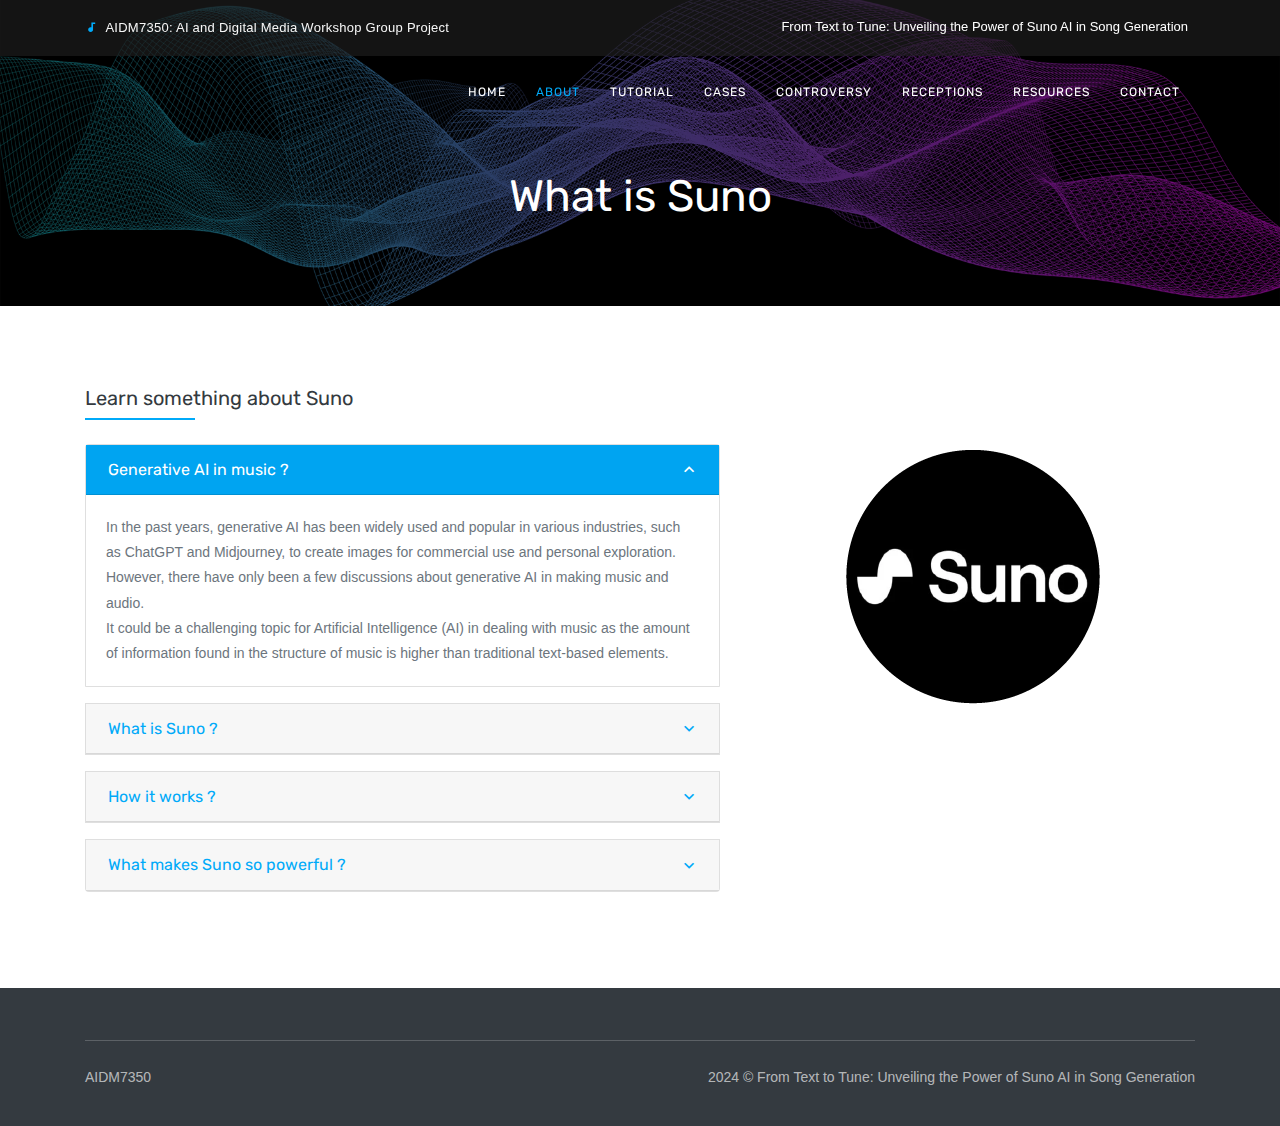
==== commit 866f391d: "Add files via upload" ====
--- a/about.html
+++ b/about.html
@@ -4,11 +4,13 @@
 <head>
     <meta charset="UTF-8">
     <meta name="viewport" content="width=device-width, initial-scale=1">
-    <title>About - From Text to Tune: Unveiling the Power of Suno AI in Song Generation</title>
+    <title>From Text to Tune: Unveiling the Power of Suno AI in Song Generation</title>
     <meta name="description" content="" />
     <meta name="keywords" content="" />
     <meta name="author" content="Zoyothemes" />
 
+    <link rel="shortcut icon" href="images/favicon.ico">
+
     <!-- google font -->
     <link href="https://fonts.googleapis.com/css?family=Open+Sans:300,400,600,700|Rubik:300,400,500,700" rel="stylesheet">
 
@@ -19,14 +21,17 @@
     <link rel="stylesheet" type="text/css" href="css/materialdesignicons.min.css" />
 
     <link rel="stylesheet" type="text/css" href="css/themify-icons.css" />
+
+    <!--Slider-->
+    <link rel="stylesheet" href="css/owl.carousel.css" />
+    <link rel="stylesheet" href="css/owl.theme.css" />
+    <link rel="stylesheet" href="css/owl.transitions.css" />
 
     <!-- Custom  Css -->
     <link rel="stylesheet" type="text/css" href="css/style.css" />
     <link rel="stylesheet" href="css/menu.css">
 
 </head>
-
-<body>
 
     <!-- Navigation Bar-->
     <header id="topnav" class="defaultscroll scroll-active">
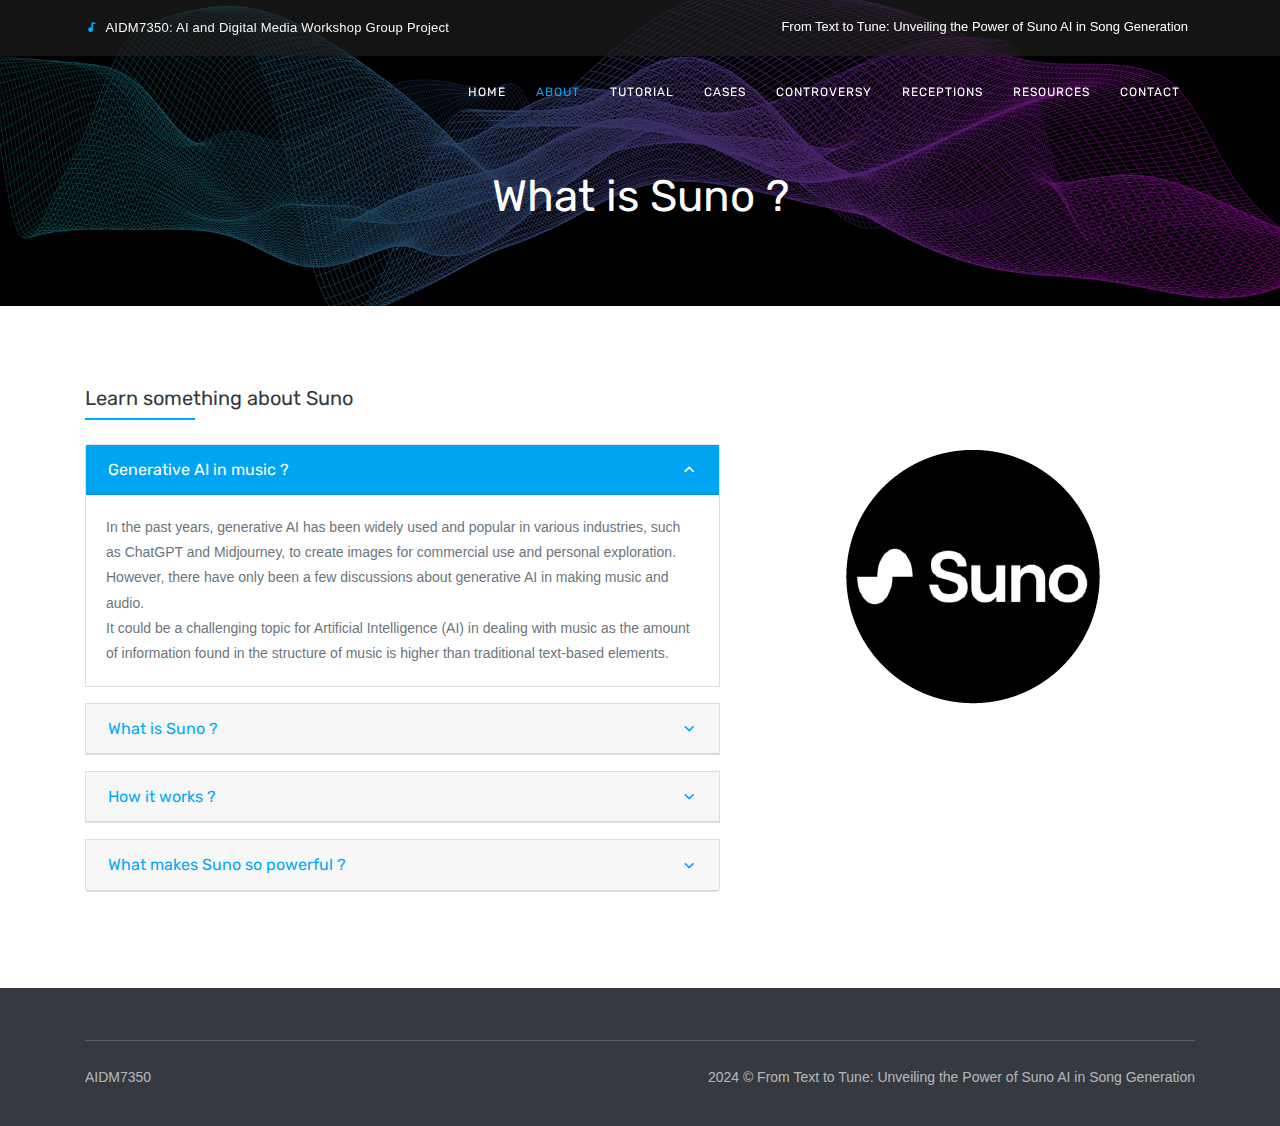
==== commit 58995682: "Add files via upload" ====
--- a/about.html
+++ b/about.html
@@ -7,9 +7,6 @@
     <title>From Text to Tune: Unveiling the Power of Suno AI in Song Generation</title>
     <meta name="description" content="" />
     <meta name="keywords" content="" />
-    <meta name="author" content="Zoyothemes" />
-
-    <link rel="shortcut icon" href="images/favicon.ico">
 
     <!-- google font -->
     <link href="https://fonts.googleapis.com/css?family=Open+Sans:300,400,600,700|Rubik:300,400,500,700" rel="stylesheet">
@@ -123,7 +120,8 @@
     </header>
     <!-- End Navigation Bar-->
 
-    <!-- FAQ HOME START -->
+
+    <!-- ABOUT HOME START -->
     <section class="faq-home section" id="home">
         <div class="bg-overlay"></div>
         <div class="home-center">
@@ -132,7 +130,7 @@
                     <div class="row justify-content-center">
                         <div class="col-lg-8">
                             <div class="home-page-title text-center">
-                                <h1 class="text-white mb-2">What is Suno</h1>
+                                <h1 class="text-white mb-2">What is Suno ?</h1>
                             </div>
                         </div>
                     </div>
@@ -140,9 +138,10 @@
             </div>
         </div>
     </section>
-    <!-- FAQ HOME START -->
-
-    <!-- FAQ START -->
+    <!-- ABOUT HOME START -->
+
+
+    <!-- ABOUT START -->
     <section class="section">
         <div class="container">
         <div class="row">
@@ -222,31 +221,17 @@
                                 </div>
                             </div>
                             <!-- collapse four end -->
-                        <!--
-                            <div class="card mb-3">
-                                <a data-toggle="collapse" href="#collapsefive" class="faq collapsed" aria-expanded="false" aria-controls="collapsefive">
-                                    <div class="card-header" id="headingfive">
-                                        <h6 class="mb-0 faq-question">Curabitur ultricies rhoncus ?</h6>
-                                    </div>
-                                </a>
-                                <div id="collapsefive" class="collapse" aria-labelledby="headingfive" data-parent="#accordionExample">
-                                    <div class="card-body">
-                                        <p class="text-muted mb-0 faq-ans">Aenean ut eros nisl sagittis vestibulum at nullam nulla eros ultricies sit amet nonummy a imperdiet feugiat pede lectus Donec mollis hendrerite risus Phasellus at pellentesque donec posuere accumsan cursus facilisis.</p>
-                                    </div>
-                                </div>
-                            </div> 
-                        -->
-                            <!-- collapse four end -->  
-                        </div>
-                    </div>
-        </div>
+
+                        </div>
+                    </div>
+            </div>
         <div class="col-lg-5">
             <div class="faq-img">
                 <img src="images/faq-img.png" class="img-fluid d-block mx-auto">
             </div>
         </div>
     </section>
-    <!-- FAQ END -->
+    <!-- ABOUT END -->
 
 
     <!--FOOTER START-->
@@ -268,6 +253,7 @@
         </div>
     </section>
     <!--FOOTER END-->
+
 
     <!-- JAVASCRIPTS -->
     <script src="js/jquery.min.js"></script>
